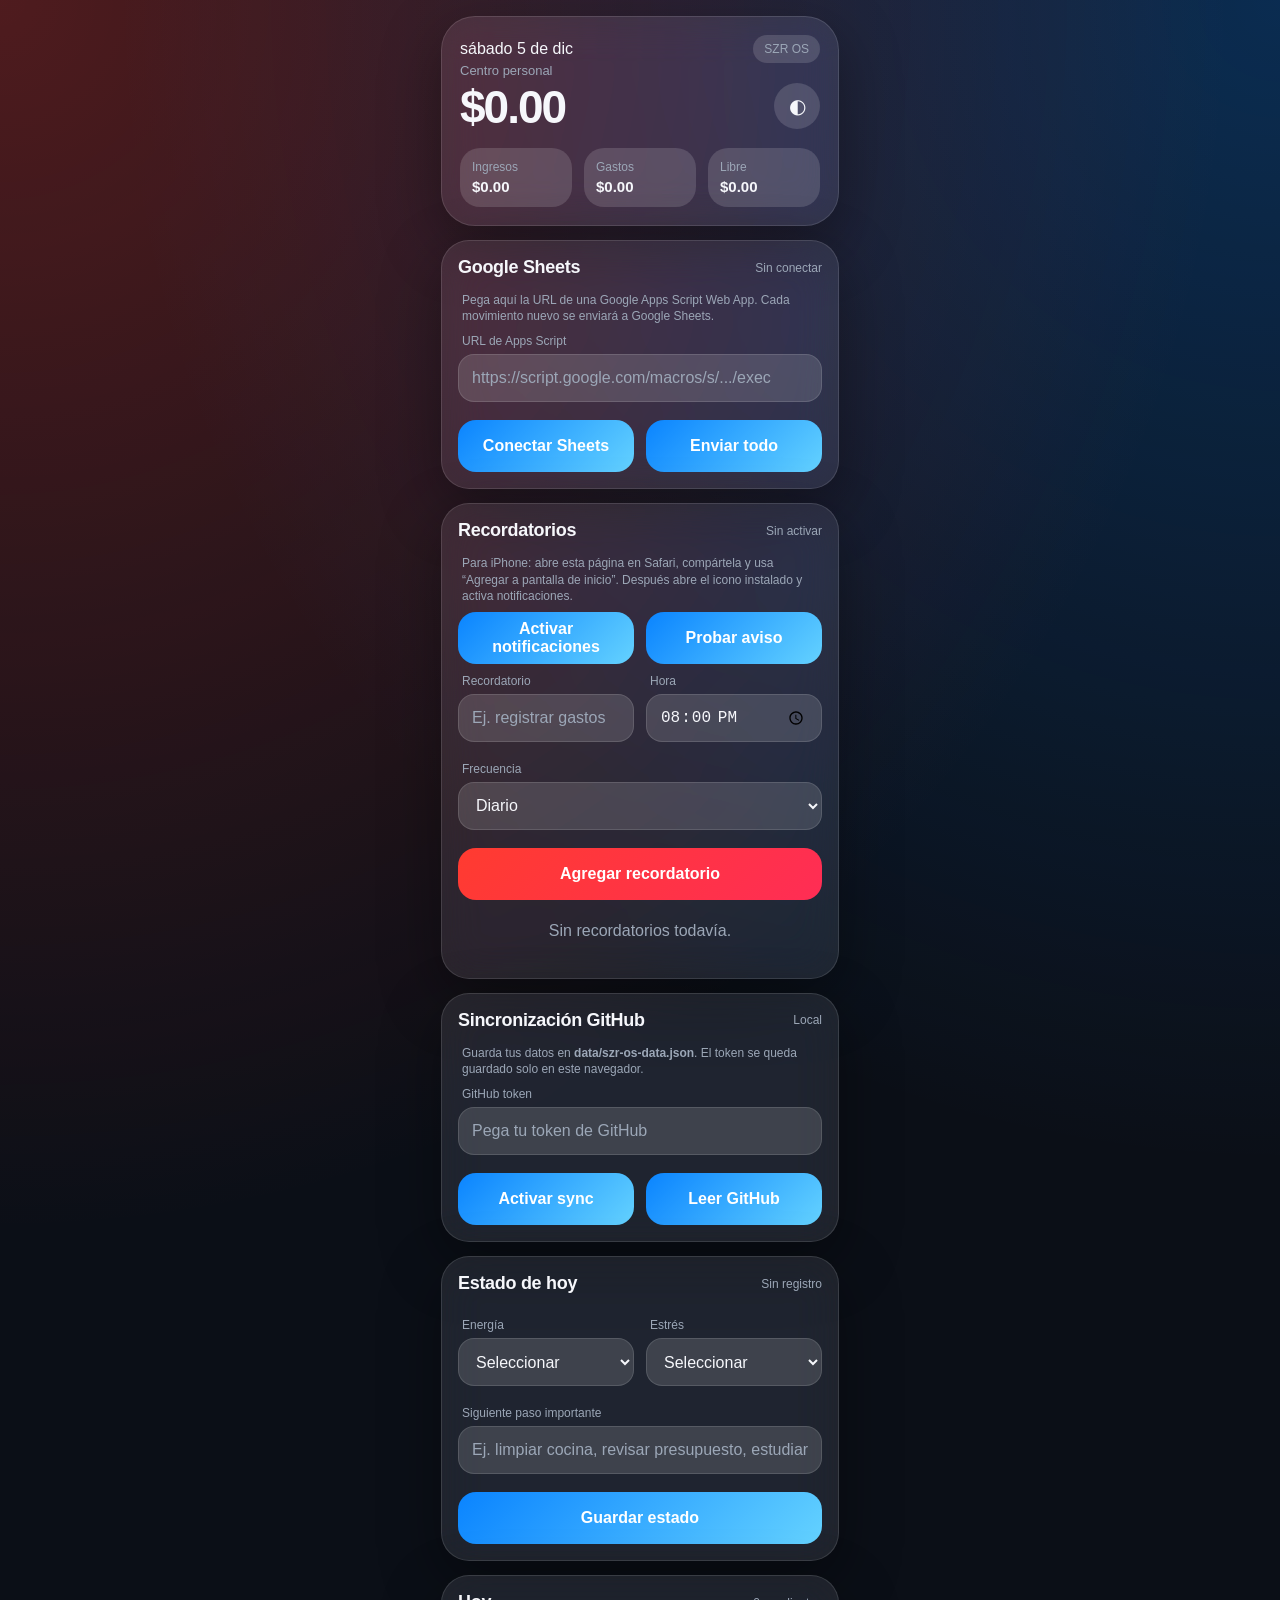
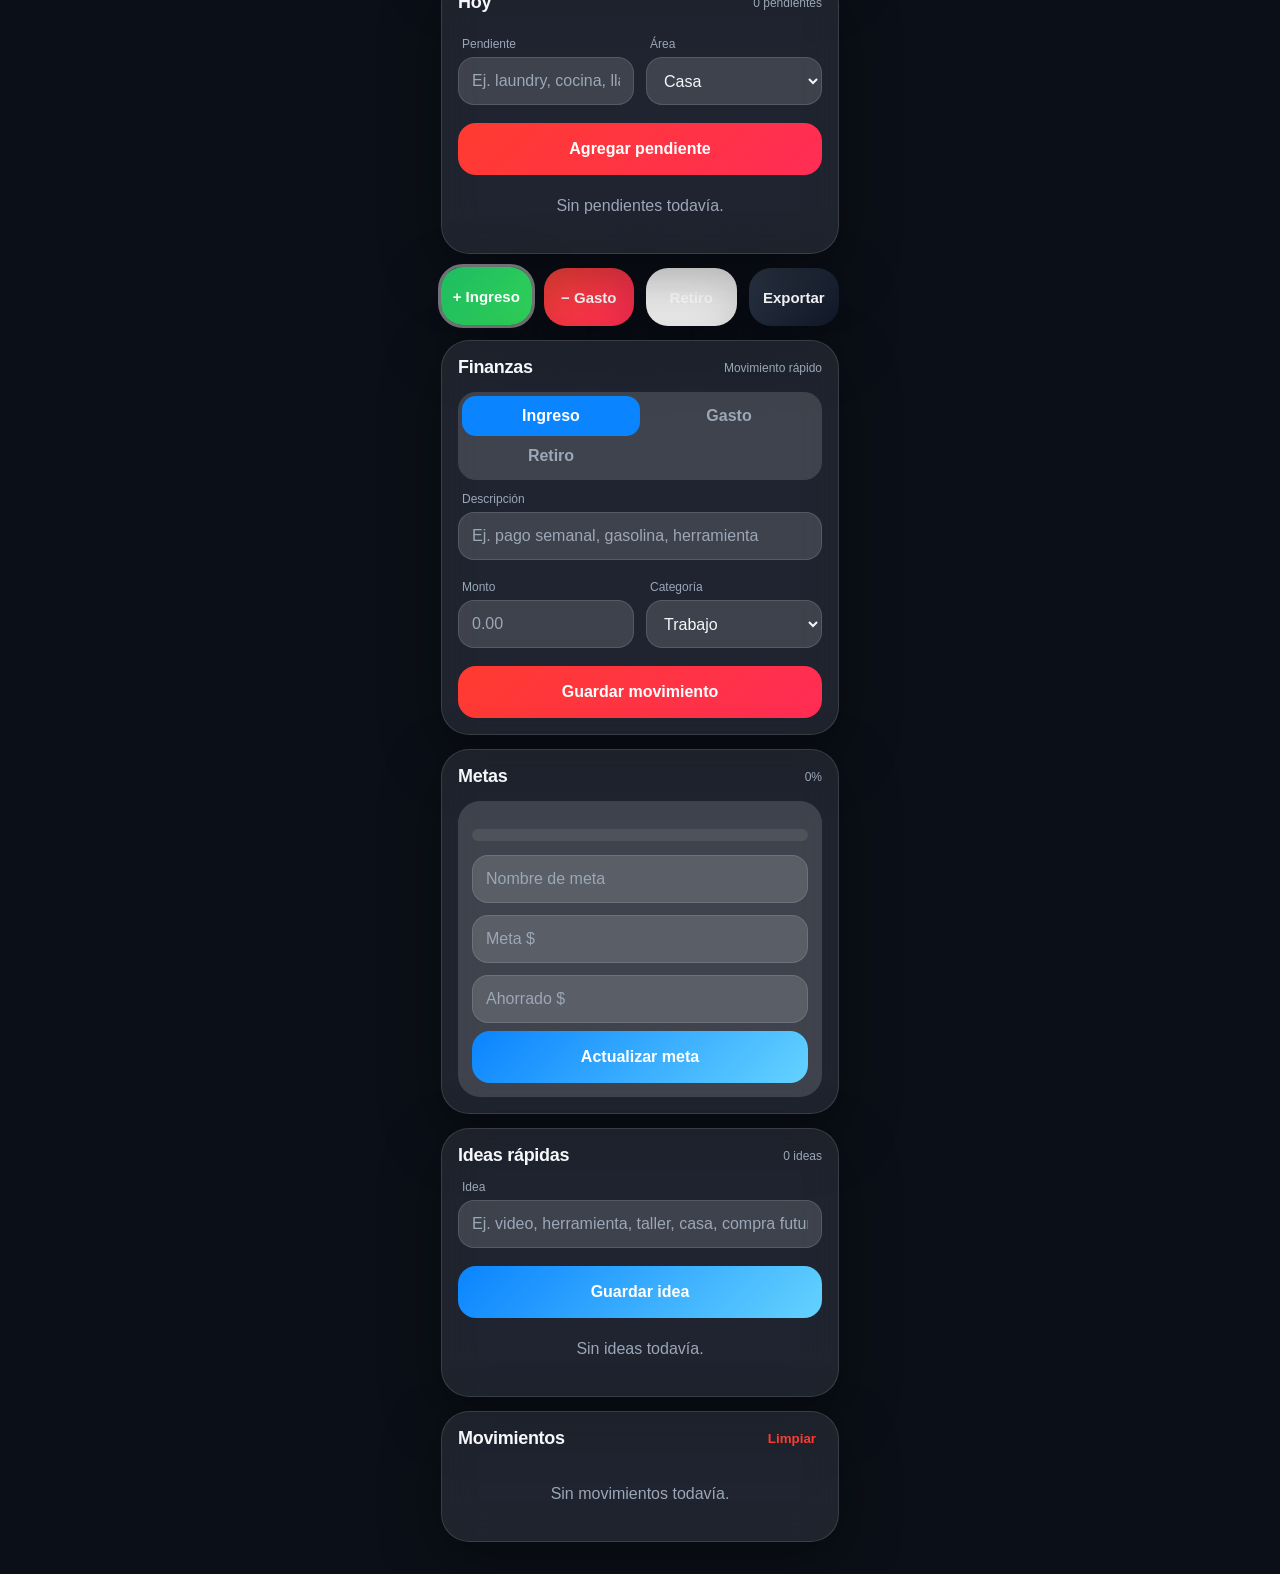
==== index.html @ 15b4badd "Add Google Sheets connection UI" ====
<!doctype html>
<html lang="es">
<head>
  <meta charset="UTF-8" />
  <meta name="viewport" content="width=device-width, initial-scale=1, viewport-fit=cover" />
  <meta name="theme-color" content="#0b0f17" />
  <meta name="apple-mobile-web-app-capable" content="yes" />
  <meta name="apple-mobile-web-app-status-bar-style" content="black-translucent" />
  <meta name="apple-mobile-web-app-title" content="SZR OS" />
  <title>SZR OS</title>
  <link rel="manifest" href="manifest.json?v=20260524-11" />
  <link rel="apple-touch-icon" href="icon.svg?v=20260524-11" />
  <link rel="stylesheet" href="styles.css?v=20260524-11" />
</head>
<body>
  <main class="phone-shell">
    <section class="hero-card glass">
      <div class="status-row"><span id="todayLabel">Hoy</span><span class="pill">SZR OS</span></div>
      <div class="hero-title"><div><p class="muted">Centro personal</p><h1 id="balanceAmount">$0.00</h1></div><button type="button" class="round-button" id="themeToggle" aria-label="Cambiar tema">◐</button></div>
      <div class="mini-grid"><div><span>Ingresos</span><strong id="incomeAmount">$0.00</strong></div><div><span>Gastos</span><strong id="expenseAmount">$0.00</strong></div><div><span>Libre</span><strong id="freeAmount">$0.00</strong></div></div>
    </section>

    <section class="panel glass">
      <div class="section-title"><h2>Google Sheets</h2><span id="sheetsStatus">Sin conectar</span></div>
      <p class="helper-text">Pega aquí la URL de una Google Apps Script Web App. Cada movimiento nuevo se enviará a Google Sheets.</p>
      <label class="field"><span>URL de Apps Script</span><input id="sheetsWebhookUrl" type="url" placeholder="https://script.google.com/macros/s/.../exec" /></label>
      <div class="two-col"><button type="button" id="saveSheetsConfig" class="secondary-button">Conectar Sheets</button><button type="button" id="syncSheetsNow" class="secondary-button">Enviar todo</button></div>
    </section>

    <section class="panel glass">
      <div class="section-title"><h2>Recordatorios</h2><span id="notificationStatus">Sin activar</span></div>
      <p class="helper-text">Para iPhone: abre esta página en Safari, compártela y usa “Agregar a pantalla de inicio”. Después abre el icono instalado y activa notificaciones.</p>
      <div class="two-col"><button type="button" id="enableNotifications" class="secondary-button">Activar notificaciones</button><button type="button" id="testNotification" class="secondary-button">Probar aviso</button></div>
      <form id="reminderForm"><div class="two-col"><label class="field"><span>Recordatorio</span><input id="reminderText" type="text" placeholder="Ej. registrar gastos" /></label><label class="field"><span>Hora</span><input id="reminderTime" type="time" value="20:00" /></label></div><label class="field"><span>Frecuencia</span><select id="reminderFrequency"><option value="daily">Diario</option><option value="weekdays">Lunes a viernes</option><option value="weekly">Semanal</option><option value="once">Una vez</option></select></label><button type="submit" class="primary-button">Agregar recordatorio</button></form>
      <div id="reminderList" class="transaction-list empty">Sin recordatorios todavía.</div>
    </section>

    <section class="panel glass">
      <div class="section-title"><h2>Sincronización GitHub</h2><span id="syncStatus">Local</span></div>
      <p class="helper-text">Guarda tus datos en <strong>data/szr-os-data.json</strong>. El token se queda guardado solo en este navegador.</p>
      <label class="field"><span>GitHub token</span><input id="githubToken" type="password" placeholder="Pega tu token de GitHub" autocomplete="off" /></label>
      <div class="two-col"><button type="button" id="saveGithubConfig" class="secondary-button">Activar sync</button><button type="button" id="pullGithubData" class="secondary-button">Leer GitHub</button></div>
    </section>

    <section class="panel glass"><div class="section-title"><h2>Estado de hoy</h2><span id="dailyStatusLabel">Sin registro</span></div><div class="two-col"><label class="field"><span>Energía</span><select id="energyLevel"><option value="">Seleccionar</option><option>Baja</option><option>Media</option><option>Alta</option></select></label><label class="field"><span>Estrés</span><select id="stressLevel"><option value="">Seleccionar</option><option>Bajo</option><option>Medio</option><option>Alto</option></select></label></div><label class="field"><span>Siguiente paso importante</span><input id="nextStep" type="text" placeholder="Ej. limpiar cocina, revisar presupuesto, estudiar I-CAR" /></label><button type="button" id="saveDailyStatus" class="secondary-button">Guardar estado</button></section>

    <section class="panel glass"><div class="section-title"><h2>Hoy</h2><span id="taskCountLabel">0 pendientes</span></div><form id="taskForm"><div class="two-col"><label class="field"><span>Pendiente</span><input id="taskText" type="text" placeholder="Ej. laundry, cocina, llamada, estudio" /></label><label class="field"><span>Área</span><select id="taskArea"><option>Casa</option><option>Trabajo</option><option>Personal</option><option>Estudio</option><option>Contenido</option><option>Otro</option></select></label></div><button type="submit" class="primary-button">Agregar pendiente</button></form><div id="taskList" class="transaction-list empty">Sin pendientes todavía.</div></section>

    <section class="quick-actions" aria-label="Acciones rápidas"><button type="button" data-type="income" class="action-card income active">+ Ingreso</button><button type="button" data-type="expense" class="action-card expense">− Gasto</button><button type="button" data-type="withdrawal" class="action-card withdrawal">Retiro</button><button type="button" id="exportBtn" class="action-card neutral">Exportar</button></section>

    <section class="panel glass" id="movementPanel"><div class="section-title"><h2>Finanzas</h2><span>Movimiento rápido</span></div><form id="transactionForm"><div class="segmented three-options"><input type="radio" name="type" id="typeIncome" value="income" checked /><label for="typeIncome">Ingreso</label><input type="radio" name="type" id="typeExpense" value="expense" /><label for="typeExpense">Gasto</label><input type="radio" name="type" id="typeWithdrawal" value="withdrawal" /><label for="typeWithdrawal">Retiro</label></div><label class="field"><span>Descripción</span><input id="description" type="text" placeholder="Ej. pago semanal, gasolina, herramienta" required /></label><div class="two-col"><label class="field"><span>Monto</span><input id="amount" type="number" inputmode="decimal" min="0" step="0.01" placeholder="0.00" required /></label><label class="field"><span>Categoría</span><select id="category"><option>Trabajo</option><option>Casa</option><option>Comida</option><option>Gasolina</option><option>Herramientas</option><option>Vehículo</option><option>Taller / Negocio</option><option>Viajes</option><option>Ahorro</option><option>Retiro de efectivo</option><option>Otro</option></select></label></div><label class="field" id="paymentMethodField"><span>Forma de pago</span><select id="paymentMethod"><option value="cash">Efectivo</option><option value="card">Tarjeta</option></select></label><button class="primary-button" type="submit">Guardar movimiento</button></form></section>

    <section class="panel glass"><div class="section-title"><h2>Metas</h2><span id="goalProgressLabel">0%</span></div><div class="goal-card"><div class="progress"><span id="goalBar"></span></div><div class="goal-inputs"><input id="goalName" placeholder="Nombre de meta" /><input id="goalTarget" type="number" inputmode="decimal" placeholder="Meta $" /><input id="goalSaved" type="number" inputmode="decimal" placeholder="Ahorrado $" /></div><button type="button" id="saveGoal" class="secondary-button">Actualizar meta</button></div></section>

    <section class="panel glass"><div class="section-title"><h2>Ideas rápidas</h2><span id="ideaCountLabel">0 ideas</span></div><form id="ideaForm"><label class="field"><span>Idea</span><input id="ideaText" type="text" placeholder="Ej. video, herramienta, taller, casa, compra futura" /></label><button type="submit" class="secondary-button">Guardar idea</button></form><div id="ideaList" class="transaction-list empty">Sin ideas todavía.</div></section>

    <section class="panel glass bottom-panel"><div class="section-title"><h2>Movimientos</h2><button type="button" id="clearBtn" class="text-button">Limpiar</button></div><div id="transactionList" class="transaction-list empty">Sin movimientos todavía.</div></section>
  </main>
  <script src="app.js?v=20260524-11"></script>
</body>
</html>
---- styles.css ----
:root {
  --bg: #0b0f17;
  --card: rgba(255,255,255,0.09);
  --card-strong: rgba(255,255,255,0.14);
  --text: #f6f7fb;
  --muted: #9ca7b7;
  --line: rgba(255,255,255,0.12);
  --accent: #ff3b30;
  --accent-2: #0a84ff;
  --green: #30d158;
  --yellow: #ffd60a;
  --shadow: 0 20px 60px rgba(0,0,0,0.35);
  font-family: -apple-system, BlinkMacSystemFont, "SF Pro Display", "Segoe UI", sans-serif;
}

body.light {
  --bg: #f2f4f8;
  --card: rgba(255,255,255,0.82);
  --card-strong: rgba(255,255,255,0.96);
  --text: #10131a;
  --muted: #667085;
  --line: rgba(16,19,26,0.12);
  --shadow: 0 18px 45px rgba(20,30,50,0.12);
}

* { box-sizing: border-box; -webkit-tap-highlight-color: transparent; }
html { background: var(--bg); }
body {
  margin: 0;
  min-height: 100vh;
  background:
    radial-gradient(circle at top left, rgba(255,59,48,0.28), transparent 36%),
    radial-gradient(circle at top right, rgba(10,132,255,0.25), transparent 34%),
    var(--bg);
  color: var(--text);
}

.phone-shell {
  width: min(100%, 430px);
  min-height: 100vh;
  margin: 0 auto;
  padding: calc(env(safe-area-inset-top) + 16px) 16px calc(env(safe-area-inset-bottom) + 24px);
}

.glass {
  background: var(--card);
  border: 1px solid var(--line);
  backdrop-filter: blur(22px) saturate(160%);
  -webkit-backdrop-filter: blur(22px) saturate(160%);
  box-shadow: var(--shadow);
}

.hero-card { border-radius: 34px; padding: 18px; }
.status-row, .hero-title, .section-title, .transaction-row, .goal-inputs, .two-col, .mini-grid, .quick-actions {
  display: flex;
  gap: 12px;
}
.status-row, .hero-title, .section-title, .transaction-row { align-items: center; justify-content: space-between; }
.pill {
  padding: 7px 11px;
  border-radius: 999px;
  background: var(--card-strong);
  font-size: 12px;
  color: var(--muted);
}
.muted, .goal-card p { color: var(--muted); margin: 0; font-size: 13px; }
h1 { font-size: 46px; letter-spacing: -2px; margin: 2px 0 14px; }
h2 { margin: 0; font-size: 18px; letter-spacing: -0.3px; }
.round-button {
  width: 46px; height: 46px; border-radius: 50%; border: 0;
  background: var(--card-strong); color: var(--text); font-size: 20px;
}
.mini-grid { justify-content: stretch; }
.mini-grid div {
  flex: 1; padding: 12px; border-radius: 20px; background: var(--card-strong);
}
.mini-grid span, .section-title span { display: block; color: var(--muted); font-size: 12px; }
.mini-grid strong { display: block; margin-top: 4px; font-size: 15px; }

.quick-actions { margin: 14px 0; }
.action-card {
  flex: 1; min-height: 58px; border: 0; border-radius: 22px; color: white;
  font-size: 15px; font-weight: 700; box-shadow: var(--shadow);
}
.action-card.active { outline: 3px solid rgba(255,255,255,0.42); transform: translateY(-1px); }
.income { background: linear-gradient(135deg, #1ebc61, #30d158); }
.expense { background: linear-gradient(135deg, #ff453a, #ff2d55); }
.neutral { background: linear-gradient(135deg, #2d3748, #111827); }

.panel { border-radius: 28px; padding: 16px; margin-top: 14px; }
.section-title { margin-bottom: 14px; }
.segmented {
  display: grid; grid-template-columns: 1fr 1fr; background: var(--card-strong);
  padding: 4px; border-radius: 18px; margin-bottom: 12px;
}
.segmented input { display: none; }
.segmented label { text-align: center; padding: 11px; border-radius: 14px; color: var(--muted); font-weight: 700; }
.segmented input:checked + label { background: var(--accent-2); color: white; }
.field { display: block; margin: 10px 0; }
.field span { display: block; color: var(--muted); font-size: 12px; margin: 0 0 6px 4px; }
input, select, textarea {
  width: 100%; min-height: 48px; border: 1px solid var(--line); border-radius: 16px;
  background: var(--card-strong); color: var(--text); padding: 0 13px; font-size: 16px;
  outline: none;
}
textarea {
  min-height: 140px;
  padding: 13px;
  resize: vertical;
  line-height: 1.4;
}
input:focus, select:focus, textarea:focus { border-color: var(--accent-2); box-shadow: 0 0 0 3px rgba(10,132,255,0.18); }
input::placeholder, textarea::placeholder { color: var(--muted); }
.two-col > * { flex: 1; }
.primary-button, .secondary-button {
  width: 100%; border: 0; border-radius: 18px; min-height: 52px; color: white;
  font-size: 16px; font-weight: 800; margin-top: 8px;
}
.primary-button { background: linear-gradient(135deg, var(--accent), #ff2d55); }
.secondary-button { background: linear-gradient(135deg, var(--accent-2), #64d2ff); }
.text-button { background: none; border: 0; color: var(--accent); font-weight: 700; }
.helper-text { color: var(--muted); font-size: 12px; line-height: 1.35; margin: 10px 4px 0; }
.goal-card { background: var(--card-strong); border-radius: 22px; padding: 14px; }
.progress { height: 12px; background: rgba(128,128,128,0.25); border-radius: 99px; margin: 14px 0; overflow: hidden; }
.progress span { display: block; height: 100%; width: 0%; background: linear-gradient(90deg, var(--green), var(--yellow)); border-radius: inherit; }
.goal-inputs { flex-direction: column; }
.transaction-list.empty { color: var(--muted); text-align: center; padding: 22px 0; }
.transaction-row { padding: 12px 0; border-bottom: 1px solid var(--line); }
.transaction-row:last-child { border-bottom: 0; }
.transaction-row small { color: var(--muted); display: block; margin-top: 3px; }
.amount-income { color: var(--green); font-weight: 800; }
.amount-expense { color: #ff453a; font-weight: 800; }
.bottom-panel { margin-bottom: 8px; }

@media (max-width: 390px) {
  .phone-shell { padding-left: 12px; padding-right: 12px; }
  h1 { font-size: 40px; }
  .two-col { flex-direction: column; gap: 0; }
}
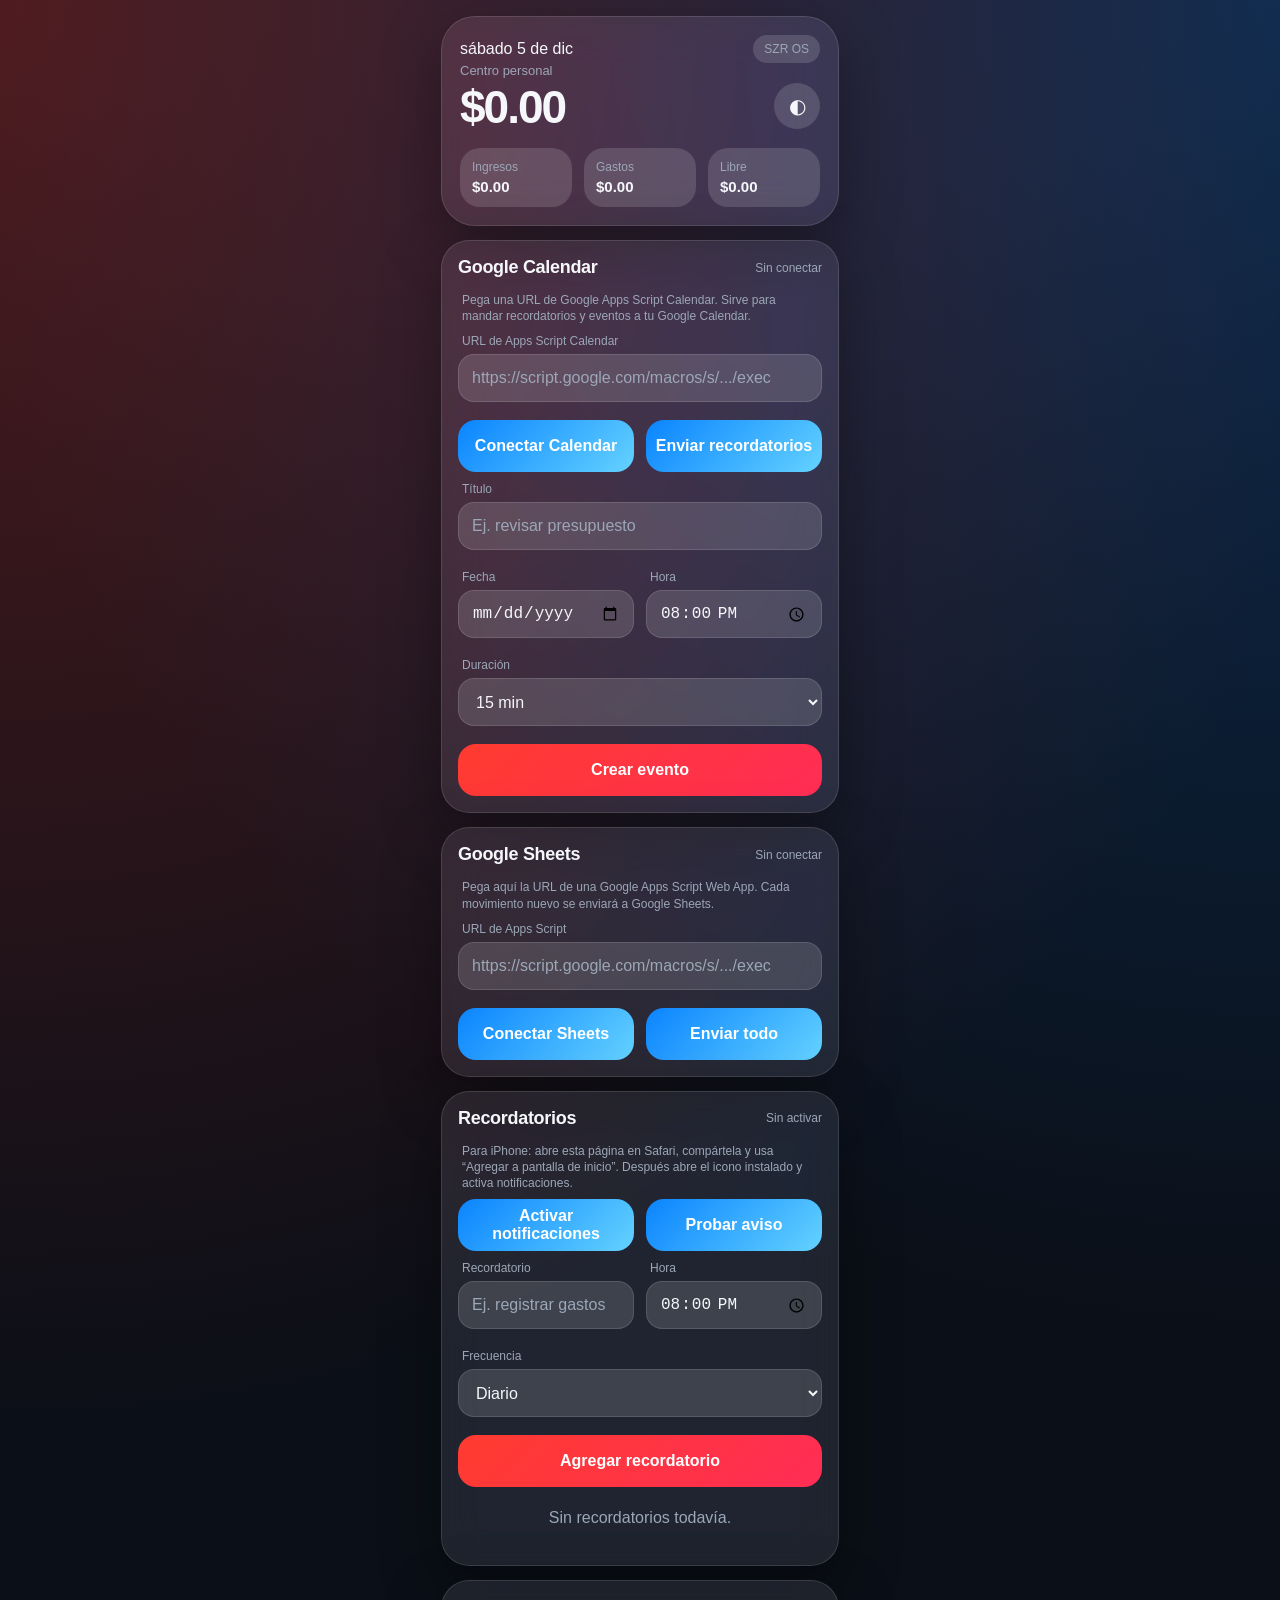
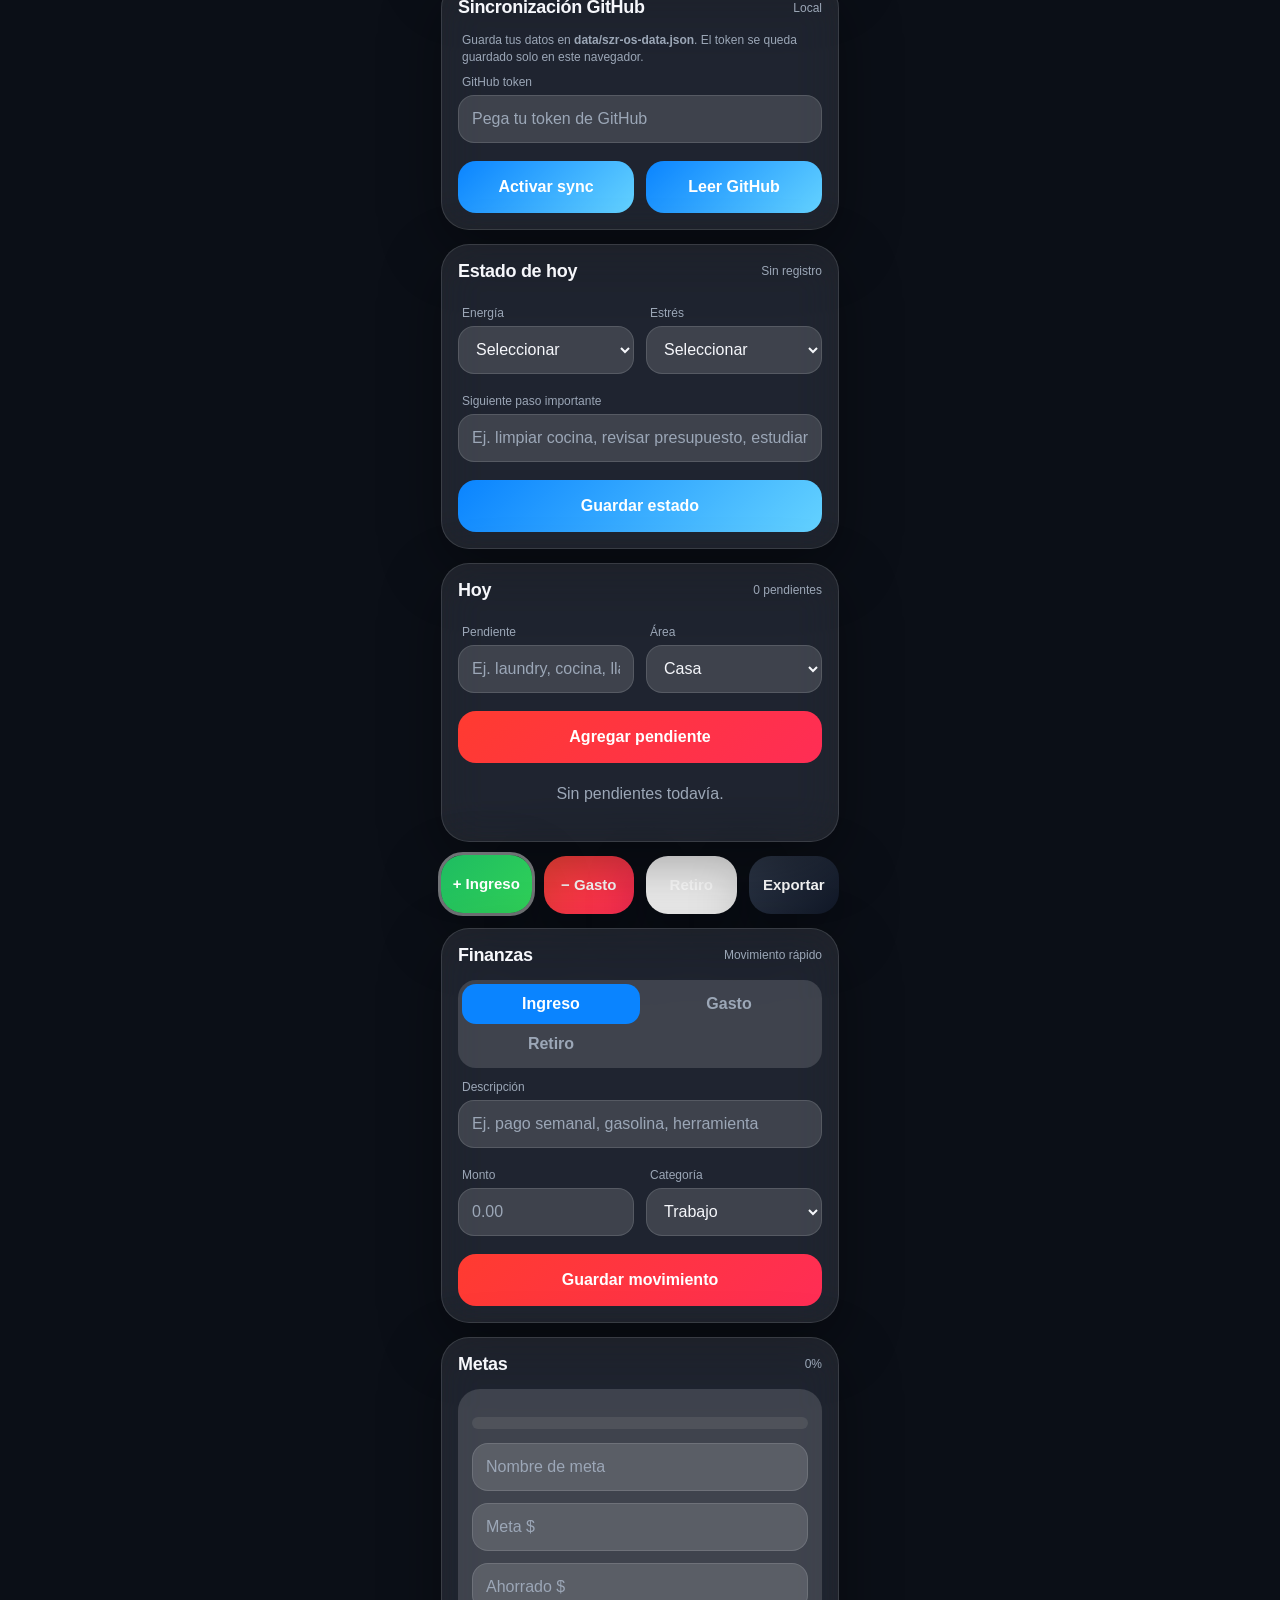
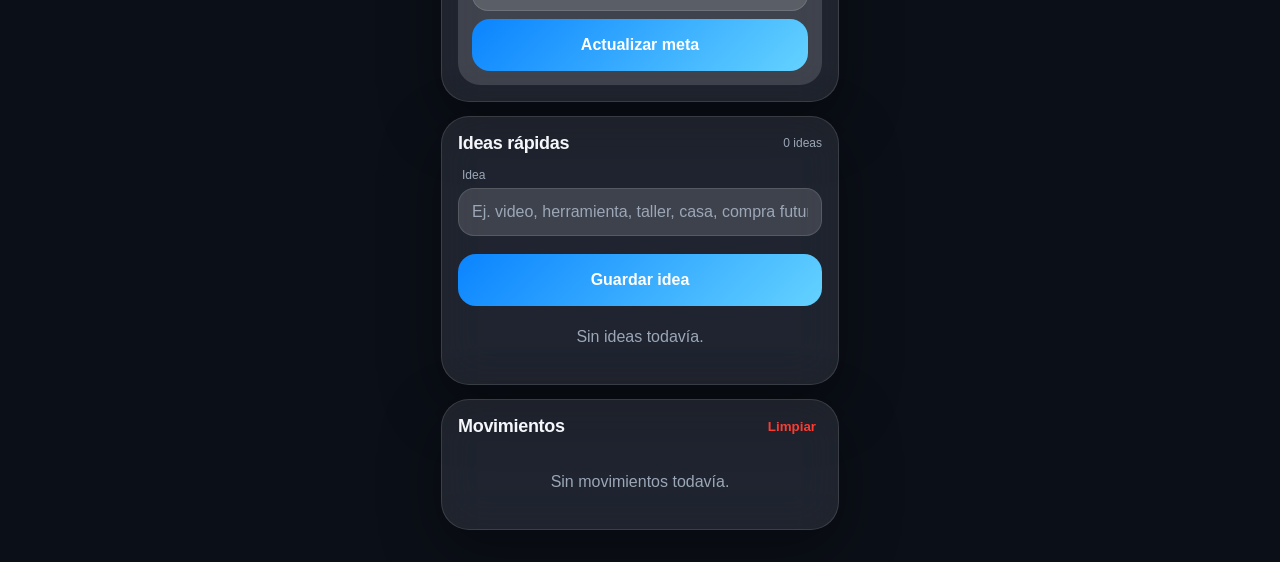
==== commit a6b8d7ec: "Add Google Calendar connection UI" ====
--- a/index.html
+++ b/index.html
@@ -8,9 +8,9 @@
   <meta name="apple-mobile-web-app-status-bar-style" content="black-translucent" />
   <meta name="apple-mobile-web-app-title" content="SZR OS" />
   <title>SZR OS</title>
-  <link rel="manifest" href="manifest.json?v=20260524-11" />
-  <link rel="apple-touch-icon" href="icon.svg?v=20260524-11" />
-  <link rel="stylesheet" href="styles.css?v=20260524-11" />
+  <link rel="manifest" href="manifest.json?v=20260524-12" />
+  <link rel="apple-touch-icon" href="icon.svg?v=20260524-12" />
+  <link rel="stylesheet" href="styles.css?v=20260524-12" />
 </head>
 <body>
   <main class="phone-shell">
@@ -18,6 +18,14 @@
       <div class="status-row"><span id="todayLabel">Hoy</span><span class="pill">SZR OS</span></div>
       <div class="hero-title"><div><p class="muted">Centro personal</p><h1 id="balanceAmount">$0.00</h1></div><button type="button" class="round-button" id="themeToggle" aria-label="Cambiar tema">◐</button></div>
       <div class="mini-grid"><div><span>Ingresos</span><strong id="incomeAmount">$0.00</strong></div><div><span>Gastos</span><strong id="expenseAmount">$0.00</strong></div><div><span>Libre</span><strong id="freeAmount">$0.00</strong></div></div>
+    </section>
+
+    <section class="panel glass">
+      <div class="section-title"><h2>Google Calendar</h2><span id="calendarStatus">Sin conectar</span></div>
+      <p class="helper-text">Pega una URL de Google Apps Script Calendar. Sirve para mandar recordatorios y eventos a tu Google Calendar.</p>
+      <label class="field"><span>URL de Apps Script Calendar</span><input id="calendarWebhookUrl" type="url" placeholder="https://script.google.com/macros/s/.../exec" /></label>
+      <div class="two-col"><button type="button" id="saveCalendarConfig" class="secondary-button">Conectar Calendar</button><button type="button" id="sendRemindersToCalendar" class="secondary-button">Enviar recordatorios</button></div>
+      <form id="calendarEventForm"><label class="field"><span>Título</span><input id="calendarTitle" type="text" placeholder="Ej. revisar presupuesto" /></label><div class="two-col"><label class="field"><span>Fecha</span><input id="calendarDate" type="date" /></label><label class="field"><span>Hora</span><input id="calendarTime" type="time" value="20:00" /></label></div><label class="field"><span>Duración</span><select id="calendarDuration"><option value="15">15 min</option><option value="30">30 min</option><option value="60">1 hora</option></select></label><button type="submit" class="primary-button">Crear evento</button></form>
     </section>
 
     <section class="panel glass">
@@ -35,27 +43,15 @@
       <div id="reminderList" class="transaction-list empty">Sin recordatorios todavía.</div>
     </section>
 
-    <section class="panel glass">
-      <div class="section-title"><h2>Sincronización GitHub</h2><span id="syncStatus">Local</span></div>
-      <p class="helper-text">Guarda tus datos en <strong>data/szr-os-data.json</strong>. El token se queda guardado solo en este navegador.</p>
-      <label class="field"><span>GitHub token</span><input id="githubToken" type="password" placeholder="Pega tu token de GitHub" autocomplete="off" /></label>
-      <div class="two-col"><button type="button" id="saveGithubConfig" class="secondary-button">Activar sync</button><button type="button" id="pullGithubData" class="secondary-button">Leer GitHub</button></div>
-    </section>
-
+    <section class="panel glass"><div class="section-title"><h2>Sincronización GitHub</h2><span id="syncStatus">Local</span></div><p class="helper-text">Guarda tus datos en <strong>data/szr-os-data.json</strong>. El token se queda guardado solo en este navegador.</p><label class="field"><span>GitHub token</span><input id="githubToken" type="password" placeholder="Pega tu token de GitHub" autocomplete="off" /></label><div class="two-col"><button type="button" id="saveGithubConfig" class="secondary-button">Activar sync</button><button type="button" id="pullGithubData" class="secondary-button">Leer GitHub</button></div></section>
     <section class="panel glass"><div class="section-title"><h2>Estado de hoy</h2><span id="dailyStatusLabel">Sin registro</span></div><div class="two-col"><label class="field"><span>Energía</span><select id="energyLevel"><option value="">Seleccionar</option><option>Baja</option><option>Media</option><option>Alta</option></select></label><label class="field"><span>Estrés</span><select id="stressLevel"><option value="">Seleccionar</option><option>Bajo</option><option>Medio</option><option>Alto</option></select></label></div><label class="field"><span>Siguiente paso importante</span><input id="nextStep" type="text" placeholder="Ej. limpiar cocina, revisar presupuesto, estudiar I-CAR" /></label><button type="button" id="saveDailyStatus" class="secondary-button">Guardar estado</button></section>
-
     <section class="panel glass"><div class="section-title"><h2>Hoy</h2><span id="taskCountLabel">0 pendientes</span></div><form id="taskForm"><div class="two-col"><label class="field"><span>Pendiente</span><input id="taskText" type="text" placeholder="Ej. laundry, cocina, llamada, estudio" /></label><label class="field"><span>Área</span><select id="taskArea"><option>Casa</option><option>Trabajo</option><option>Personal</option><option>Estudio</option><option>Contenido</option><option>Otro</option></select></label></div><button type="submit" class="primary-button">Agregar pendiente</button></form><div id="taskList" class="transaction-list empty">Sin pendientes todavía.</div></section>
-
     <section class="quick-actions" aria-label="Acciones rápidas"><button type="button" data-type="income" class="action-card income active">+ Ingreso</button><button type="button" data-type="expense" class="action-card expense">− Gasto</button><button type="button" data-type="withdrawal" class="action-card withdrawal">Retiro</button><button type="button" id="exportBtn" class="action-card neutral">Exportar</button></section>
-
     <section class="panel glass" id="movementPanel"><div class="section-title"><h2>Finanzas</h2><span>Movimiento rápido</span></div><form id="transactionForm"><div class="segmented three-options"><input type="radio" name="type" id="typeIncome" value="income" checked /><label for="typeIncome">Ingreso</label><input type="radio" name="type" id="typeExpense" value="expense" /><label for="typeExpense">Gasto</label><input type="radio" name="type" id="typeWithdrawal" value="withdrawal" /><label for="typeWithdrawal">Retiro</label></div><label class="field"><span>Descripción</span><input id="description" type="text" placeholder="Ej. pago semanal, gasolina, herramienta" required /></label><div class="two-col"><label class="field"><span>Monto</span><input id="amount" type="number" inputmode="decimal" min="0" step="0.01" placeholder="0.00" required /></label><label class="field"><span>Categoría</span><select id="category"><option>Trabajo</option><option>Casa</option><option>Comida</option><option>Gasolina</option><option>Herramientas</option><option>Vehículo</option><option>Taller / Negocio</option><option>Viajes</option><option>Ahorro</option><option>Retiro de efectivo</option><option>Otro</option></select></label></div><label class="field" id="paymentMethodField"><span>Forma de pago</span><select id="paymentMethod"><option value="cash">Efectivo</option><option value="card">Tarjeta</option></select></label><button class="primary-button" type="submit">Guardar movimiento</button></form></section>
-
     <section class="panel glass"><div class="section-title"><h2>Metas</h2><span id="goalProgressLabel">0%</span></div><div class="goal-card"><div class="progress"><span id="goalBar"></span></div><div class="goal-inputs"><input id="goalName" placeholder="Nombre de meta" /><input id="goalTarget" type="number" inputmode="decimal" placeholder="Meta $" /><input id="goalSaved" type="number" inputmode="decimal" placeholder="Ahorrado $" /></div><button type="button" id="saveGoal" class="secondary-button">Actualizar meta</button></div></section>
-
     <section class="panel glass"><div class="section-title"><h2>Ideas rápidas</h2><span id="ideaCountLabel">0 ideas</span></div><form id="ideaForm"><label class="field"><span>Idea</span><input id="ideaText" type="text" placeholder="Ej. video, herramienta, taller, casa, compra futura" /></label><button type="submit" class="secondary-button">Guardar idea</button></form><div id="ideaList" class="transaction-list empty">Sin ideas todavía.</div></section>
-
     <section class="panel glass bottom-panel"><div class="section-title"><h2>Movimientos</h2><button type="button" id="clearBtn" class="text-button">Limpiar</button></div><div id="transactionList" class="transaction-list empty">Sin movimientos todavía.</div></section>
   </main>
-  <script src="app.js?v=20260524-11"></script>
+  <script src="app.js?v=20260524-12"></script>
 </body>
 </html>
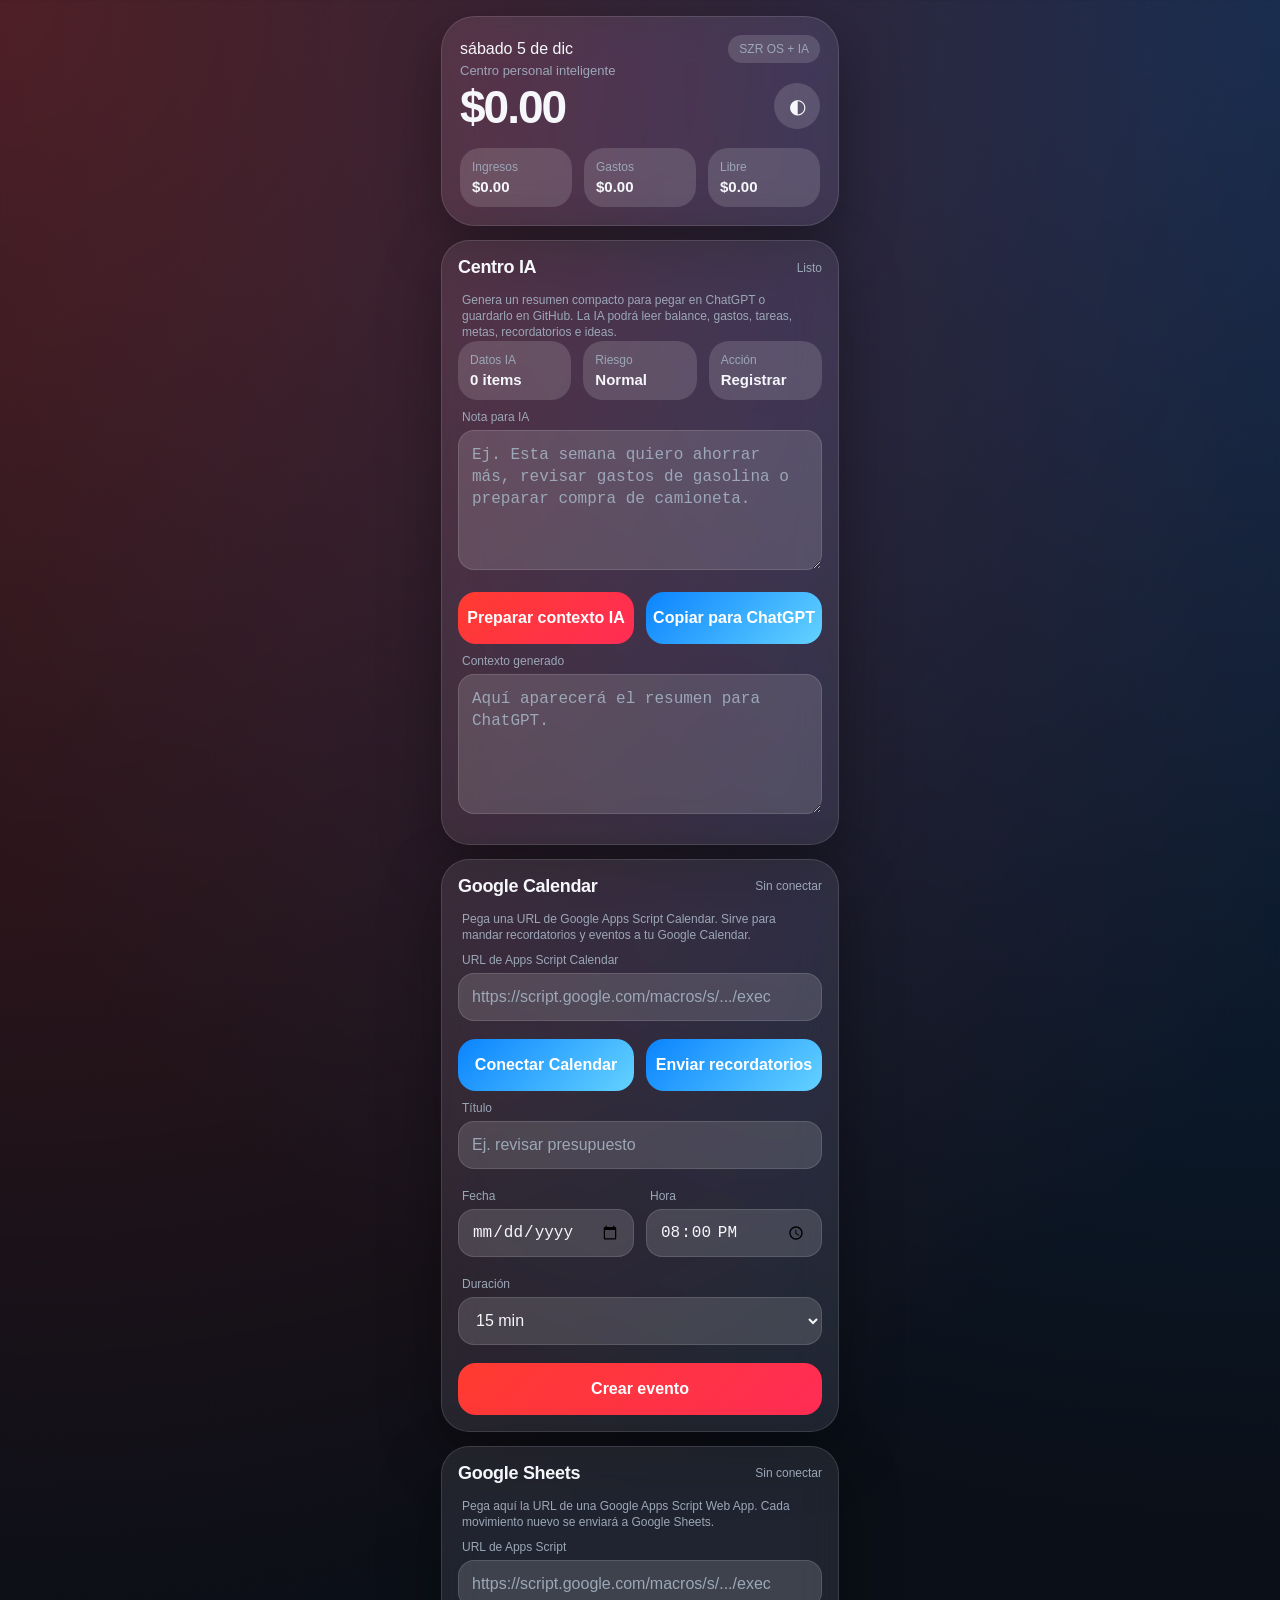
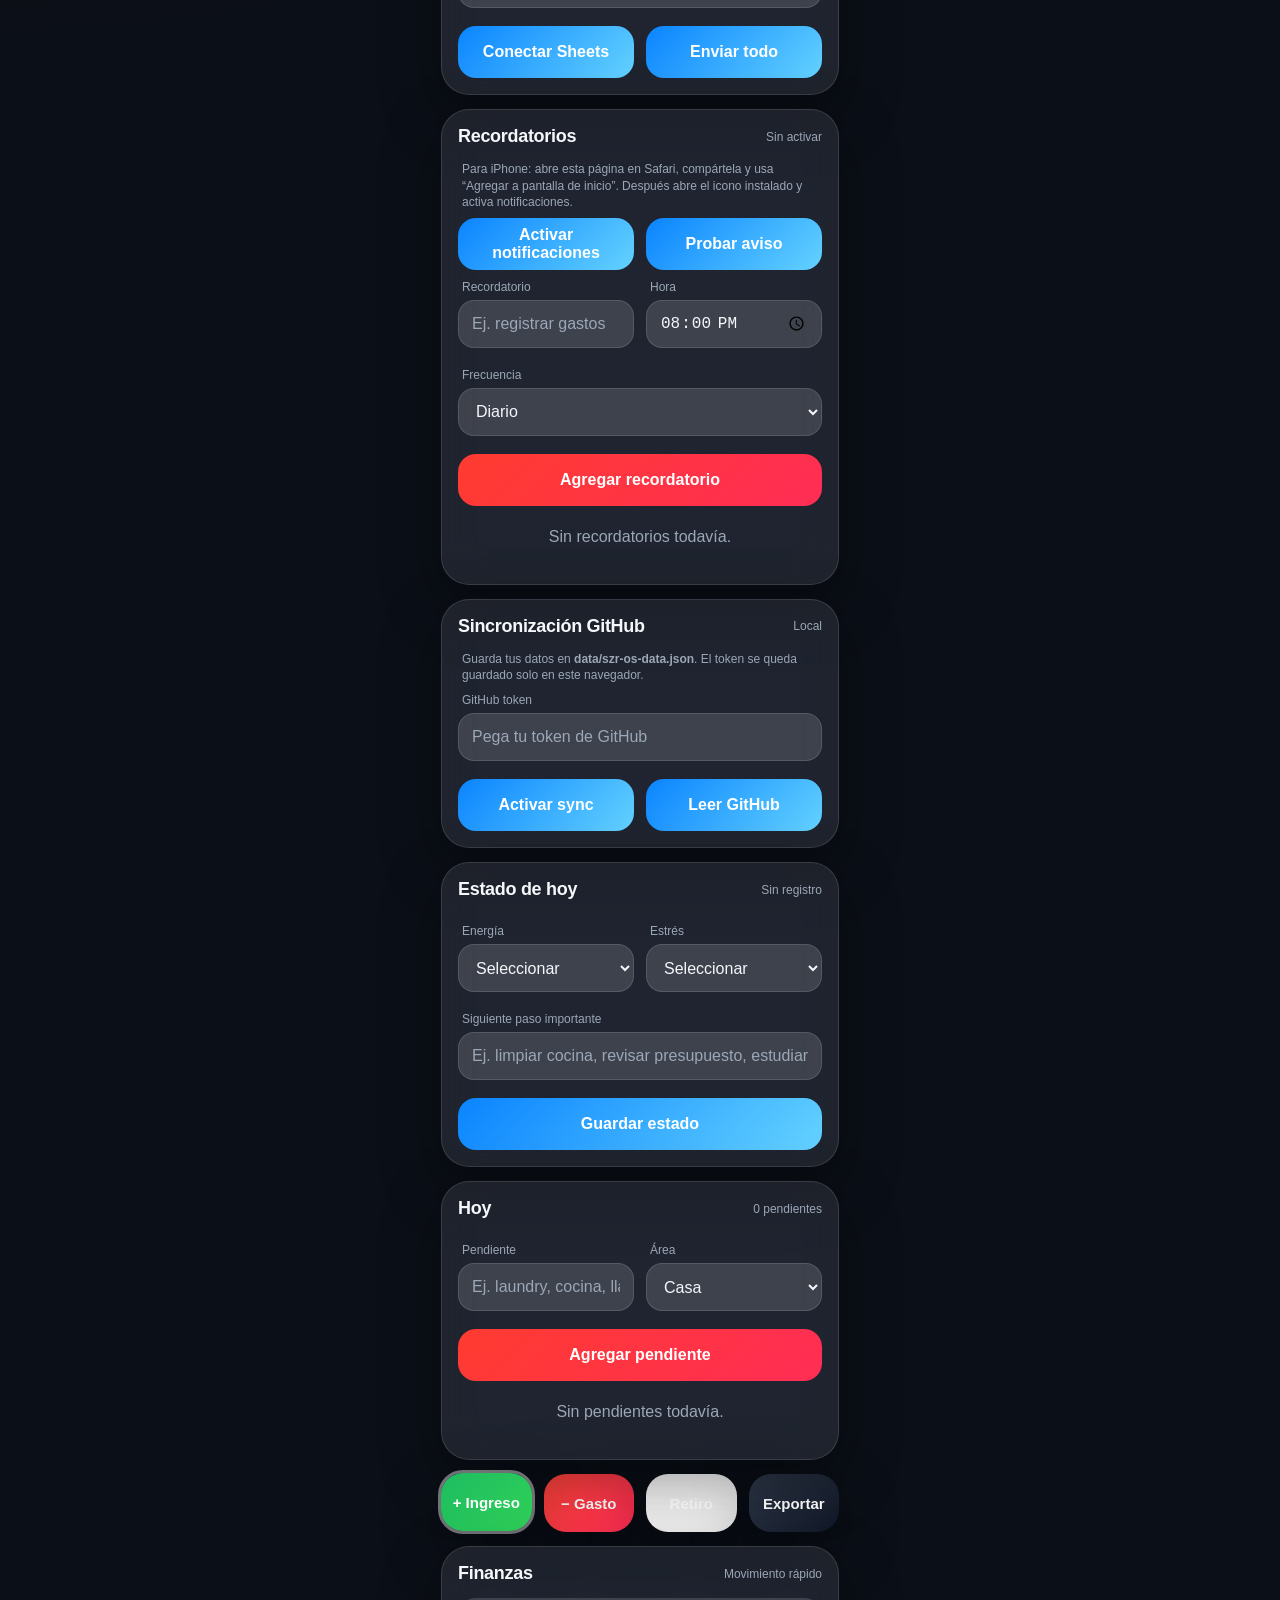
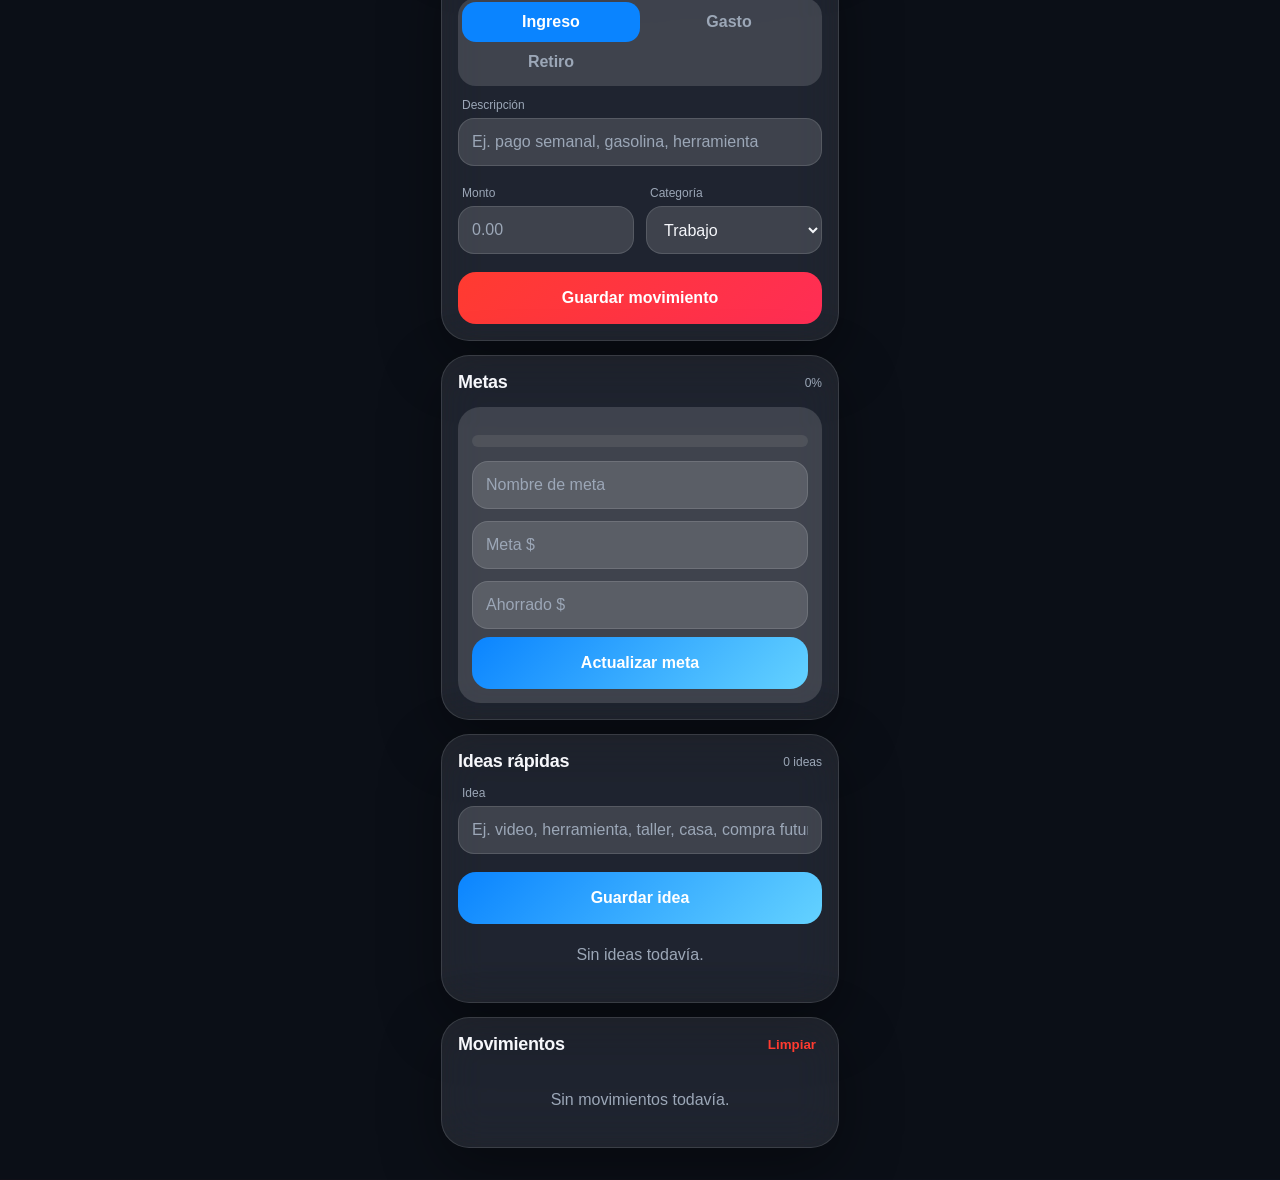
==== commit 18d4800d: "Add AI-friendly interface" ====
--- a/index.html
+++ b/index.html
@@ -8,41 +8,30 @@
   <meta name="apple-mobile-web-app-status-bar-style" content="black-translucent" />
   <meta name="apple-mobile-web-app-title" content="SZR OS" />
   <title>SZR OS</title>
-  <link rel="manifest" href="manifest.json?v=20260524-12" />
-  <link rel="apple-touch-icon" href="icon.svg?v=20260524-12" />
-  <link rel="stylesheet" href="styles.css?v=20260524-12" />
+  <link rel="manifest" href="manifest.json?v=20260524-13" />
+  <link rel="apple-touch-icon" href="icon.svg?v=20260524-13" />
+  <link rel="stylesheet" href="styles.css?v=20260524-13" />
 </head>
 <body>
   <main class="phone-shell">
     <section class="hero-card glass">
-      <div class="status-row"><span id="todayLabel">Hoy</span><span class="pill">SZR OS</span></div>
-      <div class="hero-title"><div><p class="muted">Centro personal</p><h1 id="balanceAmount">$0.00</h1></div><button type="button" class="round-button" id="themeToggle" aria-label="Cambiar tema">◐</button></div>
+      <div class="status-row"><span id="todayLabel">Hoy</span><span class="pill">SZR OS + IA</span></div>
+      <div class="hero-title"><div><p class="muted">Centro personal inteligente</p><h1 id="balanceAmount">$0.00</h1></div><button type="button" class="round-button" id="themeToggle" aria-label="Cambiar tema">◐</button></div>
       <div class="mini-grid"><div><span>Ingresos</span><strong id="incomeAmount">$0.00</strong></div><div><span>Gastos</span><strong id="expenseAmount">$0.00</strong></div><div><span>Libre</span><strong id="freeAmount">$0.00</strong></div></div>
     </section>
 
-    <section class="panel glass">
-      <div class="section-title"><h2>Google Calendar</h2><span id="calendarStatus">Sin conectar</span></div>
-      <p class="helper-text">Pega una URL de Google Apps Script Calendar. Sirve para mandar recordatorios y eventos a tu Google Calendar.</p>
-      <label class="field"><span>URL de Apps Script Calendar</span><input id="calendarWebhookUrl" type="url" placeholder="https://script.google.com/macros/s/.../exec" /></label>
-      <div class="two-col"><button type="button" id="saveCalendarConfig" class="secondary-button">Conectar Calendar</button><button type="button" id="sendRemindersToCalendar" class="secondary-button">Enviar recordatorios</button></div>
-      <form id="calendarEventForm"><label class="field"><span>Título</span><input id="calendarTitle" type="text" placeholder="Ej. revisar presupuesto" /></label><div class="two-col"><label class="field"><span>Fecha</span><input id="calendarDate" type="date" /></label><label class="field"><span>Hora</span><input id="calendarTime" type="time" value="20:00" /></label></div><label class="field"><span>Duración</span><select id="calendarDuration"><option value="15">15 min</option><option value="30">30 min</option><option value="60">1 hora</option></select></label><button type="submit" class="primary-button">Crear evento</button></form>
+    <section class="panel glass ai-panel">
+      <div class="section-title"><h2>Centro IA</h2><span id="aiStatus">Listo</span></div>
+      <p class="helper-text">Genera un resumen compacto para pegar en ChatGPT o guardarlo en GitHub. La IA podrá leer balance, gastos, tareas, metas, recordatorios e ideas.</p>
+      <div class="mini-grid"><div><span>Datos IA</span><strong id="aiDataCount">0 items</strong></div><div><span>Riesgo</span><strong id="aiRiskLabel">Normal</strong></div><div><span>Acción</span><strong id="aiNextAction">Registrar</strong></div></div>
+      <label class="field"><span>Nota para IA</span><textarea id="aiNote" placeholder="Ej. Esta semana quiero ahorrar más, revisar gastos de gasolina o preparar compra de camioneta."></textarea></label>
+      <div class="two-col"><button type="button" id="generateAiContext" class="primary-button">Preparar contexto IA</button><button type="button" id="copyAiContext" class="secondary-button">Copiar para ChatGPT</button></div>
+      <label class="field"><span>Contexto generado</span><textarea id="aiContextOutput" readonly placeholder="Aquí aparecerá el resumen para ChatGPT."></textarea></label>
     </section>
 
-    <section class="panel glass">
-      <div class="section-title"><h2>Google Sheets</h2><span id="sheetsStatus">Sin conectar</span></div>
-      <p class="helper-text">Pega aquí la URL de una Google Apps Script Web App. Cada movimiento nuevo se enviará a Google Sheets.</p>
-      <label class="field"><span>URL de Apps Script</span><input id="sheetsWebhookUrl" type="url" placeholder="https://script.google.com/macros/s/.../exec" /></label>
-      <div class="two-col"><button type="button" id="saveSheetsConfig" class="secondary-button">Conectar Sheets</button><button type="button" id="syncSheetsNow" class="secondary-button">Enviar todo</button></div>
-    </section>
-
-    <section class="panel glass">
-      <div class="section-title"><h2>Recordatorios</h2><span id="notificationStatus">Sin activar</span></div>
-      <p class="helper-text">Para iPhone: abre esta página en Safari, compártela y usa “Agregar a pantalla de inicio”. Después abre el icono instalado y activa notificaciones.</p>
-      <div class="two-col"><button type="button" id="enableNotifications" class="secondary-button">Activar notificaciones</button><button type="button" id="testNotification" class="secondary-button">Probar aviso</button></div>
-      <form id="reminderForm"><div class="two-col"><label class="field"><span>Recordatorio</span><input id="reminderText" type="text" placeholder="Ej. registrar gastos" /></label><label class="field"><span>Hora</span><input id="reminderTime" type="time" value="20:00" /></label></div><label class="field"><span>Frecuencia</span><select id="reminderFrequency"><option value="daily">Diario</option><option value="weekdays">Lunes a viernes</option><option value="weekly">Semanal</option><option value="once">Una vez</option></select></label><button type="submit" class="primary-button">Agregar recordatorio</button></form>
-      <div id="reminderList" class="transaction-list empty">Sin recordatorios todavía.</div>
-    </section>
-
+    <section class="panel glass"><div class="section-title"><h2>Google Calendar</h2><span id="calendarStatus">Sin conectar</span></div><p class="helper-text">Pega una URL de Google Apps Script Calendar. Sirve para mandar recordatorios y eventos a tu Google Calendar.</p><label class="field"><span>URL de Apps Script Calendar</span><input id="calendarWebhookUrl" type="url" placeholder="https://script.google.com/macros/s/.../exec" /></label><div class="two-col"><button type="button" id="saveCalendarConfig" class="secondary-button">Conectar Calendar</button><button type="button" id="sendRemindersToCalendar" class="secondary-button">Enviar recordatorios</button></div><form id="calendarEventForm"><label class="field"><span>Título</span><input id="calendarTitle" type="text" placeholder="Ej. revisar presupuesto" /></label><div class="two-col"><label class="field"><span>Fecha</span><input id="calendarDate" type="date" /></label><label class="field"><span>Hora</span><input id="calendarTime" type="time" value="20:00" /></label></div><label class="field"><span>Duración</span><select id="calendarDuration"><option value="15">15 min</option><option value="30">30 min</option><option value="60">1 hora</option></select></label><button type="submit" class="primary-button">Crear evento</button></form></section>
+    <section class="panel glass"><div class="section-title"><h2>Google Sheets</h2><span id="sheetsStatus">Sin conectar</span></div><p class="helper-text">Pega aquí la URL de una Google Apps Script Web App. Cada movimiento nuevo se enviará a Google Sheets.</p><label class="field"><span>URL de Apps Script</span><input id="sheetsWebhookUrl" type="url" placeholder="https://script.google.com/macros/s/.../exec" /></label><div class="two-col"><button type="button" id="saveSheetsConfig" class="secondary-button">Conectar Sheets</button><button type="button" id="syncSheetsNow" class="secondary-button">Enviar todo</button></div></section>
+    <section class="panel glass"><div class="section-title"><h2>Recordatorios</h2><span id="notificationStatus">Sin activar</span></div><p class="helper-text">Para iPhone: abre esta página en Safari, compártela y usa “Agregar a pantalla de inicio”. Después abre el icono instalado y activa notificaciones.</p><div class="two-col"><button type="button" id="enableNotifications" class="secondary-button">Activar notificaciones</button><button type="button" id="testNotification" class="secondary-button">Probar aviso</button></div><form id="reminderForm"><div class="two-col"><label class="field"><span>Recordatorio</span><input id="reminderText" type="text" placeholder="Ej. registrar gastos" /></label><label class="field"><span>Hora</span><input id="reminderTime" type="time" value="20:00" /></label></div><label class="field"><span>Frecuencia</span><select id="reminderFrequency"><option value="daily">Diario</option><option value="weekdays">Lunes a viernes</option><option value="weekly">Semanal</option><option value="once">Una vez</option></select></label><button type="submit" class="primary-button">Agregar recordatorio</button></form><div id="reminderList" class="transaction-list empty">Sin recordatorios todavía.</div></section>
     <section class="panel glass"><div class="section-title"><h2>Sincronización GitHub</h2><span id="syncStatus">Local</span></div><p class="helper-text">Guarda tus datos en <strong>data/szr-os-data.json</strong>. El token se queda guardado solo en este navegador.</p><label class="field"><span>GitHub token</span><input id="githubToken" type="password" placeholder="Pega tu token de GitHub" autocomplete="off" /></label><div class="two-col"><button type="button" id="saveGithubConfig" class="secondary-button">Activar sync</button><button type="button" id="pullGithubData" class="secondary-button">Leer GitHub</button></div></section>
     <section class="panel glass"><div class="section-title"><h2>Estado de hoy</h2><span id="dailyStatusLabel">Sin registro</span></div><div class="two-col"><label class="field"><span>Energía</span><select id="energyLevel"><option value="">Seleccionar</option><option>Baja</option><option>Media</option><option>Alta</option></select></label><label class="field"><span>Estrés</span><select id="stressLevel"><option value="">Seleccionar</option><option>Bajo</option><option>Medio</option><option>Alto</option></select></label></div><label class="field"><span>Siguiente paso importante</span><input id="nextStep" type="text" placeholder="Ej. limpiar cocina, revisar presupuesto, estudiar I-CAR" /></label><button type="button" id="saveDailyStatus" class="secondary-button">Guardar estado</button></section>
     <section class="panel glass"><div class="section-title"><h2>Hoy</h2><span id="taskCountLabel">0 pendientes</span></div><form id="taskForm"><div class="two-col"><label class="field"><span>Pendiente</span><input id="taskText" type="text" placeholder="Ej. laundry, cocina, llamada, estudio" /></label><label class="field"><span>Área</span><select id="taskArea"><option>Casa</option><option>Trabajo</option><option>Personal</option><option>Estudio</option><option>Contenido</option><option>Otro</option></select></label></div><button type="submit" class="primary-button">Agregar pendiente</button></form><div id="taskList" class="transaction-list empty">Sin pendientes todavía.</div></section>
@@ -52,6 +41,6 @@
     <section class="panel glass"><div class="section-title"><h2>Ideas rápidas</h2><span id="ideaCountLabel">0 ideas</span></div><form id="ideaForm"><label class="field"><span>Idea</span><input id="ideaText" type="text" placeholder="Ej. video, herramienta, taller, casa, compra futura" /></label><button type="submit" class="secondary-button">Guardar idea</button></form><div id="ideaList" class="transaction-list empty">Sin ideas todavía.</div></section>
     <section class="panel glass bottom-panel"><div class="section-title"><h2>Movimientos</h2><button type="button" id="clearBtn" class="text-button">Limpiar</button></div><div id="transactionList" class="transaction-list empty">Sin movimientos todavía.</div></section>
   </main>
-  <script src="app.js?v=20260524-12"></script>
+  <script src="app.js?v=20260524-13"></script>
 </body>
 </html>
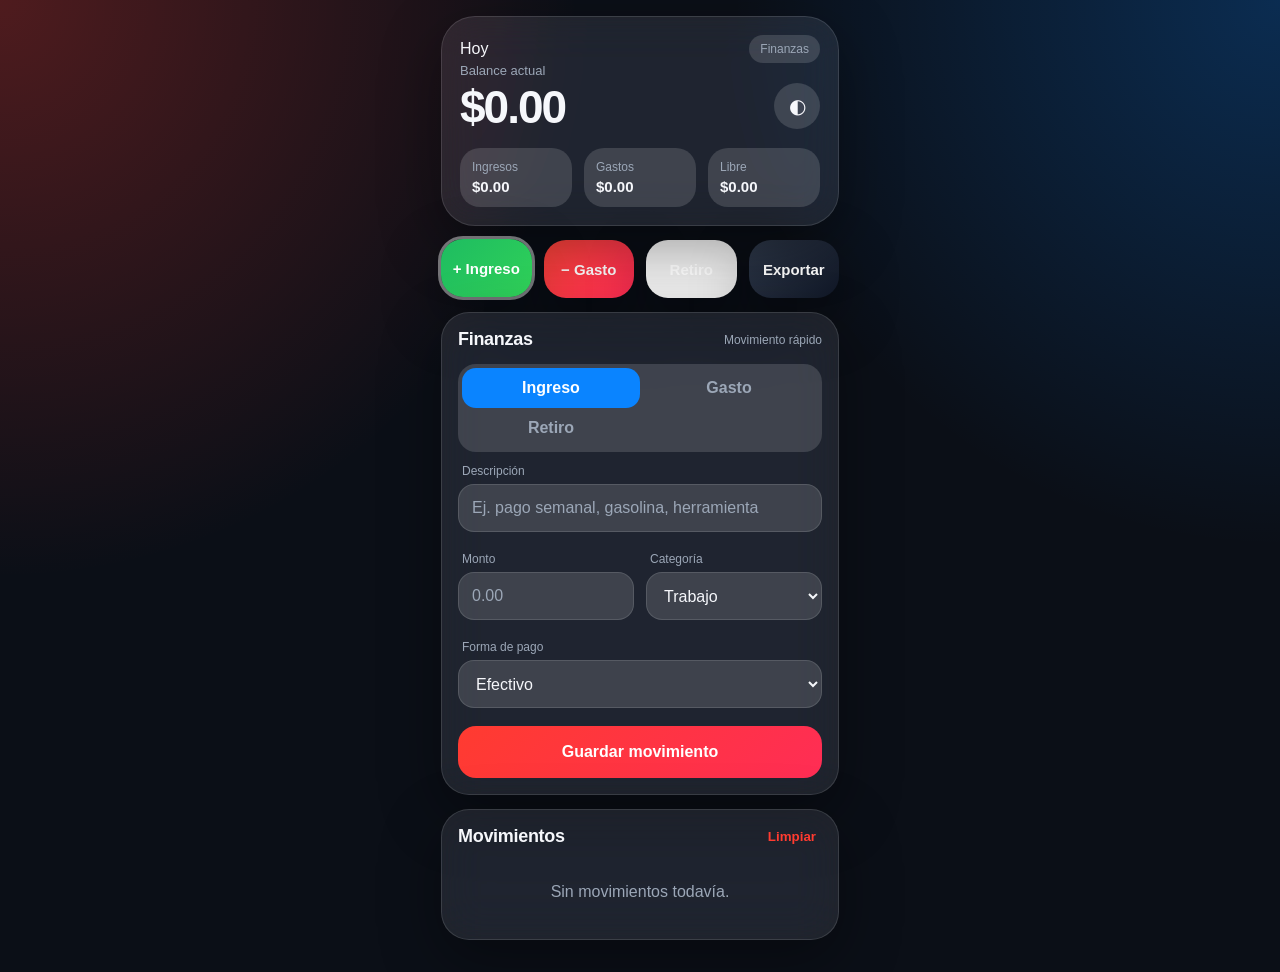
==== commit b86f3595: "Simplify app back to finance only" ====
--- a/index.html
+++ b/index.html
@@ -6,41 +6,43 @@
   <meta name="theme-color" content="#0b0f17" />
   <meta name="apple-mobile-web-app-capable" content="yes" />
   <meta name="apple-mobile-web-app-status-bar-style" content="black-translucent" />
-  <meta name="apple-mobile-web-app-title" content="SZR OS" />
-  <title>SZR OS</title>
-  <link rel="manifest" href="manifest.json?v=20260524-13" />
-  <link rel="apple-touch-icon" href="icon.svg?v=20260524-13" />
-  <link rel="stylesheet" href="styles.css?v=20260524-13" />
+  <meta name="apple-mobile-web-app-title" content="Finanzas SZR" />
+  <title>Finanzas SZR</title>
+  <link rel="manifest" href="manifest.json?v=20260524-14" />
+  <link rel="apple-touch-icon" href="icon.svg?v=20260524-14" />
+  <link rel="stylesheet" href="styles.css?v=20260524-14" />
 </head>
 <body>
   <main class="phone-shell">
     <section class="hero-card glass">
-      <div class="status-row"><span id="todayLabel">Hoy</span><span class="pill">SZR OS + IA</span></div>
-      <div class="hero-title"><div><p class="muted">Centro personal inteligente</p><h1 id="balanceAmount">$0.00</h1></div><button type="button" class="round-button" id="themeToggle" aria-label="Cambiar tema">◐</button></div>
+      <div class="status-row"><span id="todayLabel">Hoy</span><span class="pill">Finanzas</span></div>
+      <div class="hero-title"><div><p class="muted">Balance actual</p><h1 id="balanceAmount">$0.00</h1></div><button type="button" class="round-button" id="themeToggle" aria-label="Cambiar tema">◐</button></div>
       <div class="mini-grid"><div><span>Ingresos</span><strong id="incomeAmount">$0.00</strong></div><div><span>Gastos</span><strong id="expenseAmount">$0.00</strong></div><div><span>Libre</span><strong id="freeAmount">$0.00</strong></div></div>
     </section>
 
-    <section class="panel glass ai-panel">
-      <div class="section-title"><h2>Centro IA</h2><span id="aiStatus">Listo</span></div>
-      <p class="helper-text">Genera un resumen compacto para pegar en ChatGPT o guardarlo en GitHub. La IA podrá leer balance, gastos, tareas, metas, recordatorios e ideas.</p>
-      <div class="mini-grid"><div><span>Datos IA</span><strong id="aiDataCount">0 items</strong></div><div><span>Riesgo</span><strong id="aiRiskLabel">Normal</strong></div><div><span>Acción</span><strong id="aiNextAction">Registrar</strong></div></div>
-      <label class="field"><span>Nota para IA</span><textarea id="aiNote" placeholder="Ej. Esta semana quiero ahorrar más, revisar gastos de gasolina o preparar compra de camioneta."></textarea></label>
-      <div class="two-col"><button type="button" id="generateAiContext" class="primary-button">Preparar contexto IA</button><button type="button" id="copyAiContext" class="secondary-button">Copiar para ChatGPT</button></div>
-      <label class="field"><span>Contexto generado</span><textarea id="aiContextOutput" readonly placeholder="Aquí aparecerá el resumen para ChatGPT."></textarea></label>
+    <section class="quick-actions" aria-label="Acciones rápidas">
+      <button type="button" data-type="income" class="action-card income active">+ Ingreso</button>
+      <button type="button" data-type="expense" class="action-card expense">− Gasto</button>
+      <button type="button" data-type="withdrawal" class="action-card withdrawal">Retiro</button>
+      <button type="button" id="exportBtn" class="action-card neutral">Exportar</button>
     </section>
 
-    <section class="panel glass"><div class="section-title"><h2>Google Calendar</h2><span id="calendarStatus">Sin conectar</span></div><p class="helper-text">Pega una URL de Google Apps Script Calendar. Sirve para mandar recordatorios y eventos a tu Google Calendar.</p><label class="field"><span>URL de Apps Script Calendar</span><input id="calendarWebhookUrl" type="url" placeholder="https://script.google.com/macros/s/.../exec" /></label><div class="two-col"><button type="button" id="saveCalendarConfig" class="secondary-button">Conectar Calendar</button><button type="button" id="sendRemindersToCalendar" class="secondary-button">Enviar recordatorios</button></div><form id="calendarEventForm"><label class="field"><span>Título</span><input id="calendarTitle" type="text" placeholder="Ej. revisar presupuesto" /></label><div class="two-col"><label class="field"><span>Fecha</span><input id="calendarDate" type="date" /></label><label class="field"><span>Hora</span><input id="calendarTime" type="time" value="20:00" /></label></div><label class="field"><span>Duración</span><select id="calendarDuration"><option value="15">15 min</option><option value="30">30 min</option><option value="60">1 hora</option></select></label><button type="submit" class="primary-button">Crear evento</button></form></section>
-    <section class="panel glass"><div class="section-title"><h2>Google Sheets</h2><span id="sheetsStatus">Sin conectar</span></div><p class="helper-text">Pega aquí la URL de una Google Apps Script Web App. Cada movimiento nuevo se enviará a Google Sheets.</p><label class="field"><span>URL de Apps Script</span><input id="sheetsWebhookUrl" type="url" placeholder="https://script.google.com/macros/s/.../exec" /></label><div class="two-col"><button type="button" id="saveSheetsConfig" class="secondary-button">Conectar Sheets</button><button type="button" id="syncSheetsNow" class="secondary-button">Enviar todo</button></div></section>
-    <section class="panel glass"><div class="section-title"><h2>Recordatorios</h2><span id="notificationStatus">Sin activar</span></div><p class="helper-text">Para iPhone: abre esta página en Safari, compártela y usa “Agregar a pantalla de inicio”. Después abre el icono instalado y activa notificaciones.</p><div class="two-col"><button type="button" id="enableNotifications" class="secondary-button">Activar notificaciones</button><button type="button" id="testNotification" class="secondary-button">Probar aviso</button></div><form id="reminderForm"><div class="two-col"><label class="field"><span>Recordatorio</span><input id="reminderText" type="text" placeholder="Ej. registrar gastos" /></label><label class="field"><span>Hora</span><input id="reminderTime" type="time" value="20:00" /></label></div><label class="field"><span>Frecuencia</span><select id="reminderFrequency"><option value="daily">Diario</option><option value="weekdays">Lunes a viernes</option><option value="weekly">Semanal</option><option value="once">Una vez</option></select></label><button type="submit" class="primary-button">Agregar recordatorio</button></form><div id="reminderList" class="transaction-list empty">Sin recordatorios todavía.</div></section>
-    <section class="panel glass"><div class="section-title"><h2>Sincronización GitHub</h2><span id="syncStatus">Local</span></div><p class="helper-text">Guarda tus datos en <strong>data/szr-os-data.json</strong>. El token se queda guardado solo en este navegador.</p><label class="field"><span>GitHub token</span><input id="githubToken" type="password" placeholder="Pega tu token de GitHub" autocomplete="off" /></label><div class="two-col"><button type="button" id="saveGithubConfig" class="secondary-button">Activar sync</button><button type="button" id="pullGithubData" class="secondary-button">Leer GitHub</button></div></section>
-    <section class="panel glass"><div class="section-title"><h2>Estado de hoy</h2><span id="dailyStatusLabel">Sin registro</span></div><div class="two-col"><label class="field"><span>Energía</span><select id="energyLevel"><option value="">Seleccionar</option><option>Baja</option><option>Media</option><option>Alta</option></select></label><label class="field"><span>Estrés</span><select id="stressLevel"><option value="">Seleccionar</option><option>Bajo</option><option>Medio</option><option>Alto</option></select></label></div><label class="field"><span>Siguiente paso importante</span><input id="nextStep" type="text" placeholder="Ej. limpiar cocina, revisar presupuesto, estudiar I-CAR" /></label><button type="button" id="saveDailyStatus" class="secondary-button">Guardar estado</button></section>
-    <section class="panel glass"><div class="section-title"><h2>Hoy</h2><span id="taskCountLabel">0 pendientes</span></div><form id="taskForm"><div class="two-col"><label class="field"><span>Pendiente</span><input id="taskText" type="text" placeholder="Ej. laundry, cocina, llamada, estudio" /></label><label class="field"><span>Área</span><select id="taskArea"><option>Casa</option><option>Trabajo</option><option>Personal</option><option>Estudio</option><option>Contenido</option><option>Otro</option></select></label></div><button type="submit" class="primary-button">Agregar pendiente</button></form><div id="taskList" class="transaction-list empty">Sin pendientes todavía.</div></section>
-    <section class="quick-actions" aria-label="Acciones rápidas"><button type="button" data-type="income" class="action-card income active">+ Ingreso</button><button type="button" data-type="expense" class="action-card expense">− Gasto</button><button type="button" data-type="withdrawal" class="action-card withdrawal">Retiro</button><button type="button" id="exportBtn" class="action-card neutral">Exportar</button></section>
-    <section class="panel glass" id="movementPanel"><div class="section-title"><h2>Finanzas</h2><span>Movimiento rápido</span></div><form id="transactionForm"><div class="segmented three-options"><input type="radio" name="type" id="typeIncome" value="income" checked /><label for="typeIncome">Ingreso</label><input type="radio" name="type" id="typeExpense" value="expense" /><label for="typeExpense">Gasto</label><input type="radio" name="type" id="typeWithdrawal" value="withdrawal" /><label for="typeWithdrawal">Retiro</label></div><label class="field"><span>Descripción</span><input id="description" type="text" placeholder="Ej. pago semanal, gasolina, herramienta" required /></label><div class="two-col"><label class="field"><span>Monto</span><input id="amount" type="number" inputmode="decimal" min="0" step="0.01" placeholder="0.00" required /></label><label class="field"><span>Categoría</span><select id="category"><option>Trabajo</option><option>Casa</option><option>Comida</option><option>Gasolina</option><option>Herramientas</option><option>Vehículo</option><option>Taller / Negocio</option><option>Viajes</option><option>Ahorro</option><option>Retiro de efectivo</option><option>Otro</option></select></label></div><label class="field" id="paymentMethodField"><span>Forma de pago</span><select id="paymentMethod"><option value="cash">Efectivo</option><option value="card">Tarjeta</option></select></label><button class="primary-button" type="submit">Guardar movimiento</button></form></section>
-    <section class="panel glass"><div class="section-title"><h2>Metas</h2><span id="goalProgressLabel">0%</span></div><div class="goal-card"><div class="progress"><span id="goalBar"></span></div><div class="goal-inputs"><input id="goalName" placeholder="Nombre de meta" /><input id="goalTarget" type="number" inputmode="decimal" placeholder="Meta $" /><input id="goalSaved" type="number" inputmode="decimal" placeholder="Ahorrado $" /></div><button type="button" id="saveGoal" class="secondary-button">Actualizar meta</button></div></section>
-    <section class="panel glass"><div class="section-title"><h2>Ideas rápidas</h2><span id="ideaCountLabel">0 ideas</span></div><form id="ideaForm"><label class="field"><span>Idea</span><input id="ideaText" type="text" placeholder="Ej. video, herramienta, taller, casa, compra futura" /></label><button type="submit" class="secondary-button">Guardar idea</button></form><div id="ideaList" class="transaction-list empty">Sin ideas todavía.</div></section>
-    <section class="panel glass bottom-panel"><div class="section-title"><h2>Movimientos</h2><button type="button" id="clearBtn" class="text-button">Limpiar</button></div><div id="transactionList" class="transaction-list empty">Sin movimientos todavía.</div></section>
+    <section class="panel glass" id="movementPanel">
+      <div class="section-title"><h2>Finanzas</h2><span>Movimiento rápido</span></div>
+      <form id="transactionForm">
+        <div class="segmented three-options"><input type="radio" name="type" id="typeIncome" value="income" checked /><label for="typeIncome">Ingreso</label><input type="radio" name="type" id="typeExpense" value="expense" /><label for="typeExpense">Gasto</label><input type="radio" name="type" id="typeWithdrawal" value="withdrawal" /><label for="typeWithdrawal">Retiro</label></div>
+        <label class="field"><span>Descripción</span><input id="description" type="text" placeholder="Ej. pago semanal, gasolina, herramienta" required /></label>
+        <div class="two-col"><label class="field"><span>Monto</span><input id="amount" type="number" inputmode="decimal" min="0" step="0.01" placeholder="0.00" required /></label><label class="field"><span>Categoría</span><select id="category"><option>Trabajo</option><option>Casa</option><option>Comida</option><option>Gasolina</option><option>Herramientas</option><option>Vehículo</option><option>Taller / Negocio</option><option>Viajes</option><option>Ahorro</option><option>Retiro de efectivo</option><option>Otro</option></select></label></div>
+        <label class="field" id="paymentMethodField"><span>Forma de pago</span><select id="paymentMethod"><option value="cash">Efectivo</option><option value="card">Tarjeta</option></select></label>
+        <button class="primary-button" type="submit">Guardar movimiento</button>
+      </form>
+    </section>
+
+    <section class="panel glass bottom-panel">
+      <div class="section-title"><h2>Movimientos</h2><button type="button" id="clearBtn" class="text-button">Limpiar</button></div>
+      <div id="transactionList" class="transaction-list empty">Sin movimientos todavía.</div>
+    </section>
   </main>
-  <script src="app.js?v=20260524-13"></script>
+  <script src="app.js?v=20260524-14"></script>
 </body>
 </html>
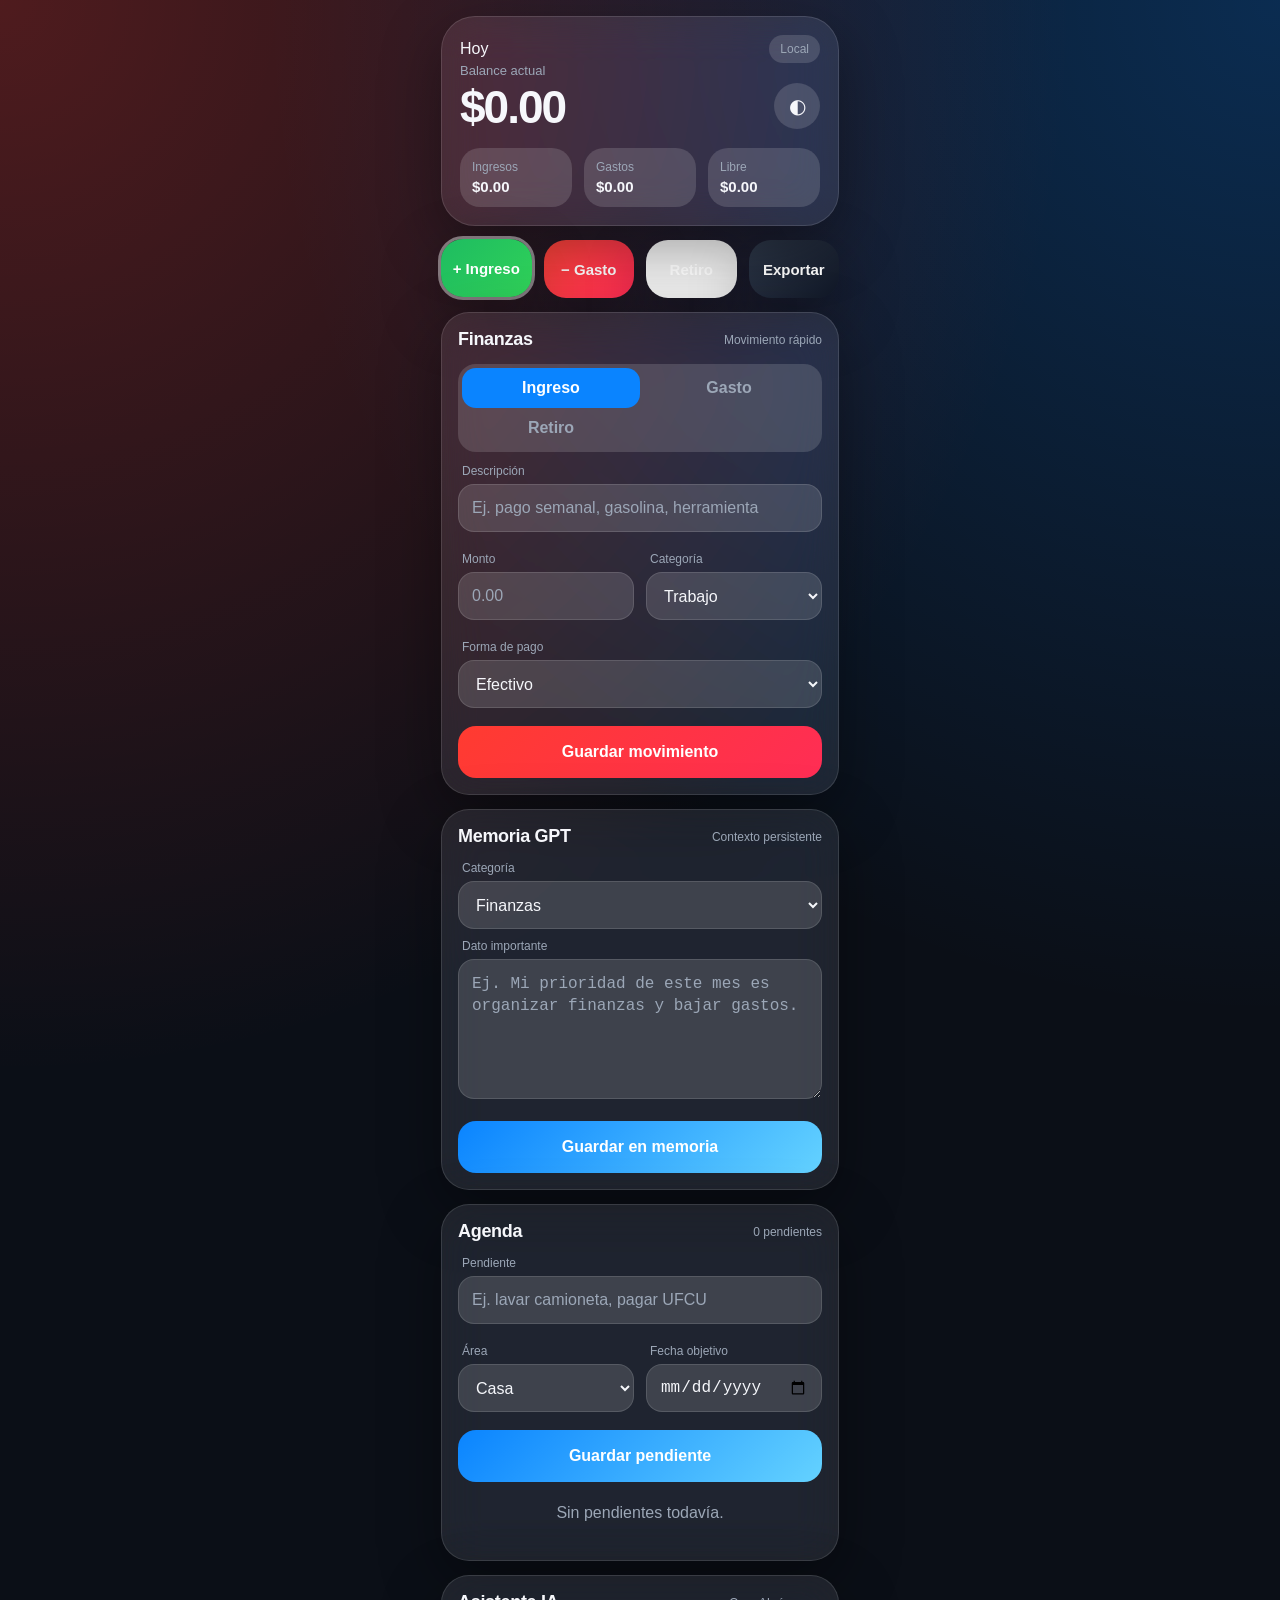
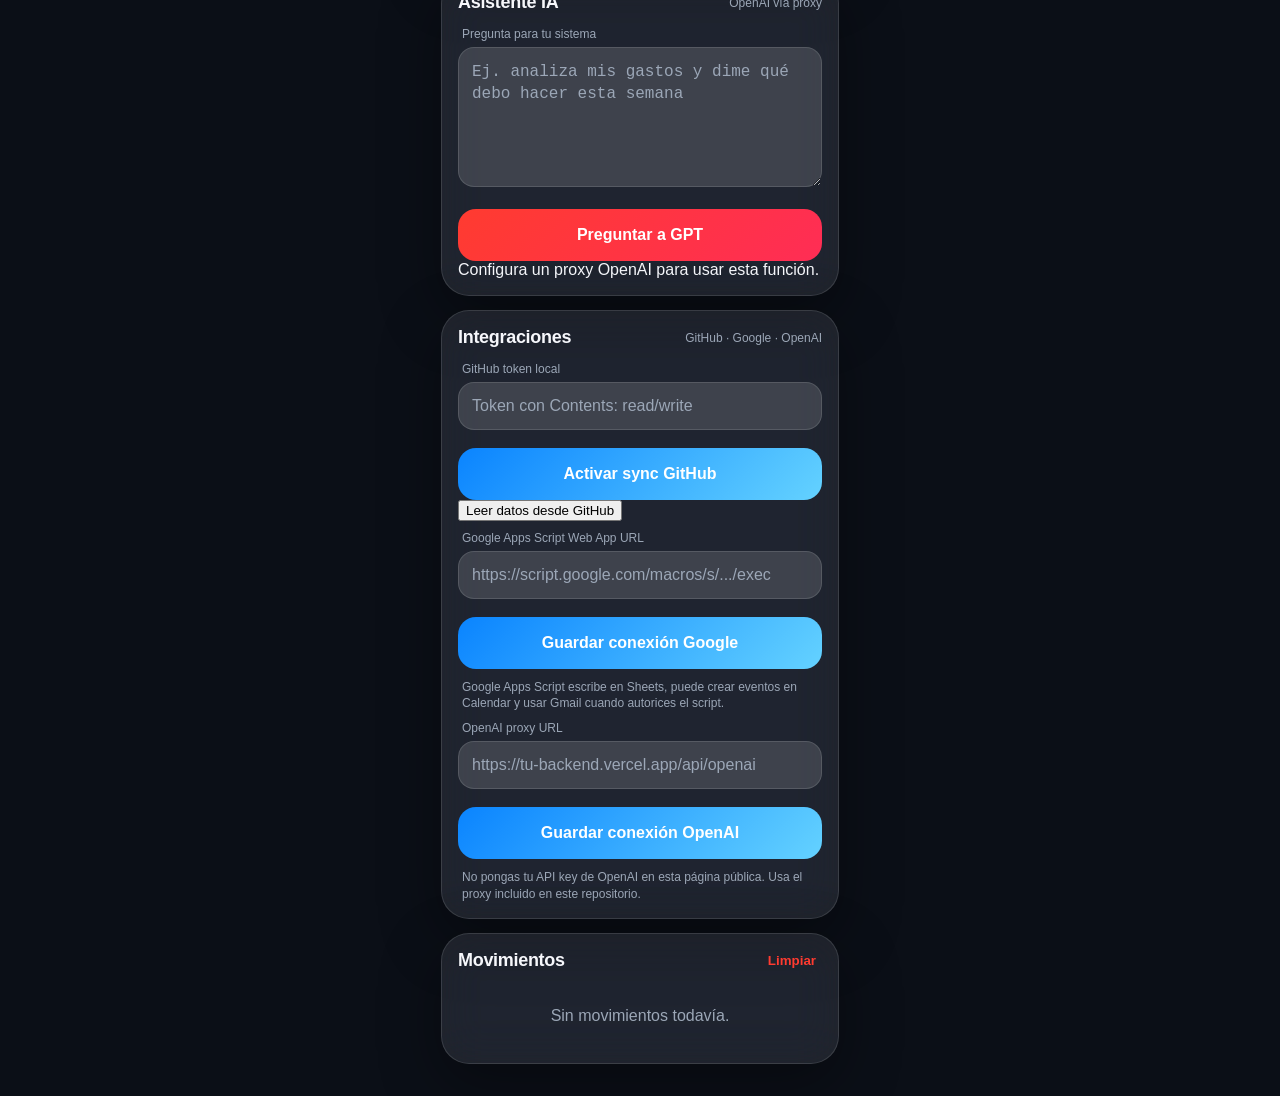
==== commit e14b9e97: "Integrate Yair OS with GitHub Google and OpenAI" ====
--- a/index.html
+++ b/index.html
@@ -6,18 +6,25 @@
   <meta name="theme-color" content="#0b0f17" />
   <meta name="apple-mobile-web-app-capable" content="yes" />
   <meta name="apple-mobile-web-app-status-bar-style" content="black-translucent" />
-  <meta name="apple-mobile-web-app-title" content="Finanzas SZR" />
-  <title>Finanzas SZR</title>
-  <link rel="manifest" href="manifest.json?v=20260524-14" />
-  <link rel="apple-touch-icon" href="icon.svg?v=20260524-14" />
-  <link rel="stylesheet" href="styles.css?v=20260524-14" />
+  <meta name="apple-mobile-web-app-title" content="Yair OS" />
+  <title>Yair OS</title>
+  <link rel="manifest" href="manifest.json?v=20260524-20" />
+  <link rel="apple-touch-icon" href="icon.svg?v=20260524-20" />
+  <link rel="stylesheet" href="styles.css?v=20260524-20" />
 </head>
 <body>
   <main class="phone-shell">
     <section class="hero-card glass">
-      <div class="status-row"><span id="todayLabel">Hoy</span><span class="pill">Finanzas</span></div>
-      <div class="hero-title"><div><p class="muted">Balance actual</p><h1 id="balanceAmount">$0.00</h1></div><button type="button" class="round-button" id="themeToggle" aria-label="Cambiar tema">◐</button></div>
-      <div class="mini-grid"><div><span>Ingresos</span><strong id="incomeAmount">$0.00</strong></div><div><span>Gastos</span><strong id="expenseAmount">$0.00</strong></div><div><span>Libre</span><strong id="freeAmount">$0.00</strong></div></div>
+      <div class="status-row"><span id="todayLabel">Hoy</span><span class="pill" id="syncStatus">Local</span></div>
+      <div class="hero-title">
+        <div><p class="muted">Balance actual</p><h1 id="balanceAmount">$0.00</h1></div>
+        <button type="button" class="round-button" id="themeToggle" aria-label="Cambiar tema">◐</button>
+      </div>
+      <div class="mini-grid">
+        <div><span>Ingresos</span><strong id="incomeAmount">$0.00</strong></div>
+        <div><span>Gastos</span><strong id="expenseAmount">$0.00</strong></div>
+        <div><span>Libre</span><strong id="freeAmount">$0.00</strong></div>
+      </div>
     </section>
 
     <section class="quick-actions" aria-label="Acciones rápidas">
@@ -30,12 +37,57 @@
     <section class="panel glass" id="movementPanel">
       <div class="section-title"><h2>Finanzas</h2><span>Movimiento rápido</span></div>
       <form id="transactionForm">
-        <div class="segmented three-options"><input type="radio" name="type" id="typeIncome" value="income" checked /><label for="typeIncome">Ingreso</label><input type="radio" name="type" id="typeExpense" value="expense" /><label for="typeExpense">Gasto</label><input type="radio" name="type" id="typeWithdrawal" value="withdrawal" /><label for="typeWithdrawal">Retiro</label></div>
+        <div class="segmented three-options">
+          <input type="radio" name="type" id="typeIncome" value="income" checked /><label for="typeIncome">Ingreso</label>
+          <input type="radio" name="type" id="typeExpense" value="expense" /><label for="typeExpense">Gasto</label>
+          <input type="radio" name="type" id="typeWithdrawal" value="withdrawal" /><label for="typeWithdrawal">Retiro</label>
+        </div>
         <label class="field"><span>Descripción</span><input id="description" type="text" placeholder="Ej. pago semanal, gasolina, herramienta" required /></label>
         <div class="two-col"><label class="field"><span>Monto</span><input id="amount" type="number" inputmode="decimal" min="0" step="0.01" placeholder="0.00" required /></label><label class="field"><span>Categoría</span><select id="category"><option>Trabajo</option><option>Casa</option><option>Comida</option><option>Gasolina</option><option>Herramientas</option><option>Vehículo</option><option>Taller / Negocio</option><option>Viajes</option><option>Ahorro</option><option>Retiro de efectivo</option><option>Otro</option></select></label></div>
-        <label class="field" id="paymentMethodField"><span>Forma de pago</span><select id="paymentMethod"><option value="cash">Efectivo</option><option value="card">Tarjeta</option></select></label>
+        <label class="field" id="paymentMethodField"><span>Forma de pago</span><select id="paymentMethod"><option value="cash">Efectivo</option><option value="card">Tarjeta</option><option value="credit">Tarjeta de crédito</option><option value="debit">Débito</option><option value="transfer">Transferencia</option></select></label>
         <button class="primary-button" type="submit">Guardar movimiento</button>
       </form>
+    </section>
+
+    <section class="panel glass">
+      <div class="section-title"><h2>Memoria GPT</h2><span>Contexto persistente</span></div>
+      <form id="memoryForm">
+        <label class="field"><span>Categoría</span><select id="memoryCategory"><option>Finanzas</option><option>Casa</option><option>Vehículos</option><option>Trabajo</option><option>Contenido</option><option>Proyectos</option><option>Personal</option></select></label>
+        <label class="field"><span>Dato importante</span><textarea id="memoryText" placeholder="Ej. Mi prioridad de este mes es organizar finanzas y bajar gastos." required></textarea></label>
+        <button class="secondary-button" type="submit">Guardar en memoria</button>
+      </form>
+    </section>
+
+    <section class="panel glass">
+      <div class="section-title"><h2>Agenda</h2><span id="taskCountLabel">0 pendientes</span></div>
+      <form id="taskForm">
+        <label class="field"><span>Pendiente</span><input id="taskText" type="text" placeholder="Ej. lavar camioneta, pagar UFCU" required /></label>
+        <div class="two-col"><label class="field"><span>Área</span><select id="taskArea"><option>Casa</option><option>Trabajo</option><option>Vehículo</option><option>Finanzas</option><option>Contenido</option><option>Personal</option></select></label><label class="field"><span>Fecha objetivo</span><input id="taskDate" type="date" /></label></div>
+        <button class="secondary-button" type="submit">Guardar pendiente</button>
+      </form>
+      <div id="taskList" class="transaction-list empty">Sin pendientes todavía.</div>
+    </section>
+
+    <section class="panel glass">
+      <div class="section-title"><h2>Asistente IA</h2><span>OpenAI vía proxy</span></div>
+      <label class="field"><span>Pregunta para tu sistema</span><textarea id="aiPrompt" placeholder="Ej. analiza mis gastos y dime qué debo hacer esta semana"></textarea></label>
+      <button class="primary-button" id="askAiBtn" type="button">Preguntar a GPT</button>
+      <div id="aiAnswer" class="ai-answer empty">Configura un proxy OpenAI para usar esta función.</div>
+    </section>
+
+    <section class="panel glass">
+      <div class="section-title"><h2>Integraciones</h2><span>GitHub · Google · OpenAI</span></div>
+      <label class="field"><span>GitHub token local</span><input id="githubToken" type="password" placeholder="Token con Contents: read/write" /></label>
+      <button class="secondary-button" id="saveGithubConfig" type="button">Activar sync GitHub</button>
+      <button class="ghost-button" id="pullGithubData" type="button">Leer datos desde GitHub</button>
+
+      <label class="field"><span>Google Apps Script Web App URL</span><input id="googleScriptUrl" type="url" placeholder="https://script.google.com/macros/s/.../exec" /></label>
+      <button class="secondary-button" id="saveGoogleConfig" type="button">Guardar conexión Google</button>
+      <p class="helper-text">Google Apps Script escribe en Sheets, puede crear eventos en Calendar y usar Gmail cuando autorices el script.</p>
+
+      <label class="field"><span>OpenAI proxy URL</span><input id="openAiProxyUrl" type="url" placeholder="https://tu-backend.vercel.app/api/openai" /></label>
+      <button class="secondary-button" id="saveOpenAiConfig" type="button">Guardar conexión OpenAI</button>
+      <p class="helper-text">No pongas tu API key de OpenAI en esta página pública. Usa el proxy incluido en este repositorio.</p>
     </section>
 
     <section class="panel glass bottom-panel">
@@ -43,6 +95,6 @@
       <div id="transactionList" class="transaction-list empty">Sin movimientos todavía.</div>
     </section>
   </main>
-  <script src="app.js?v=20260524-14"></script>
+  <script src="app.js?v=20260524-20"></script>
 </body>
 </html>
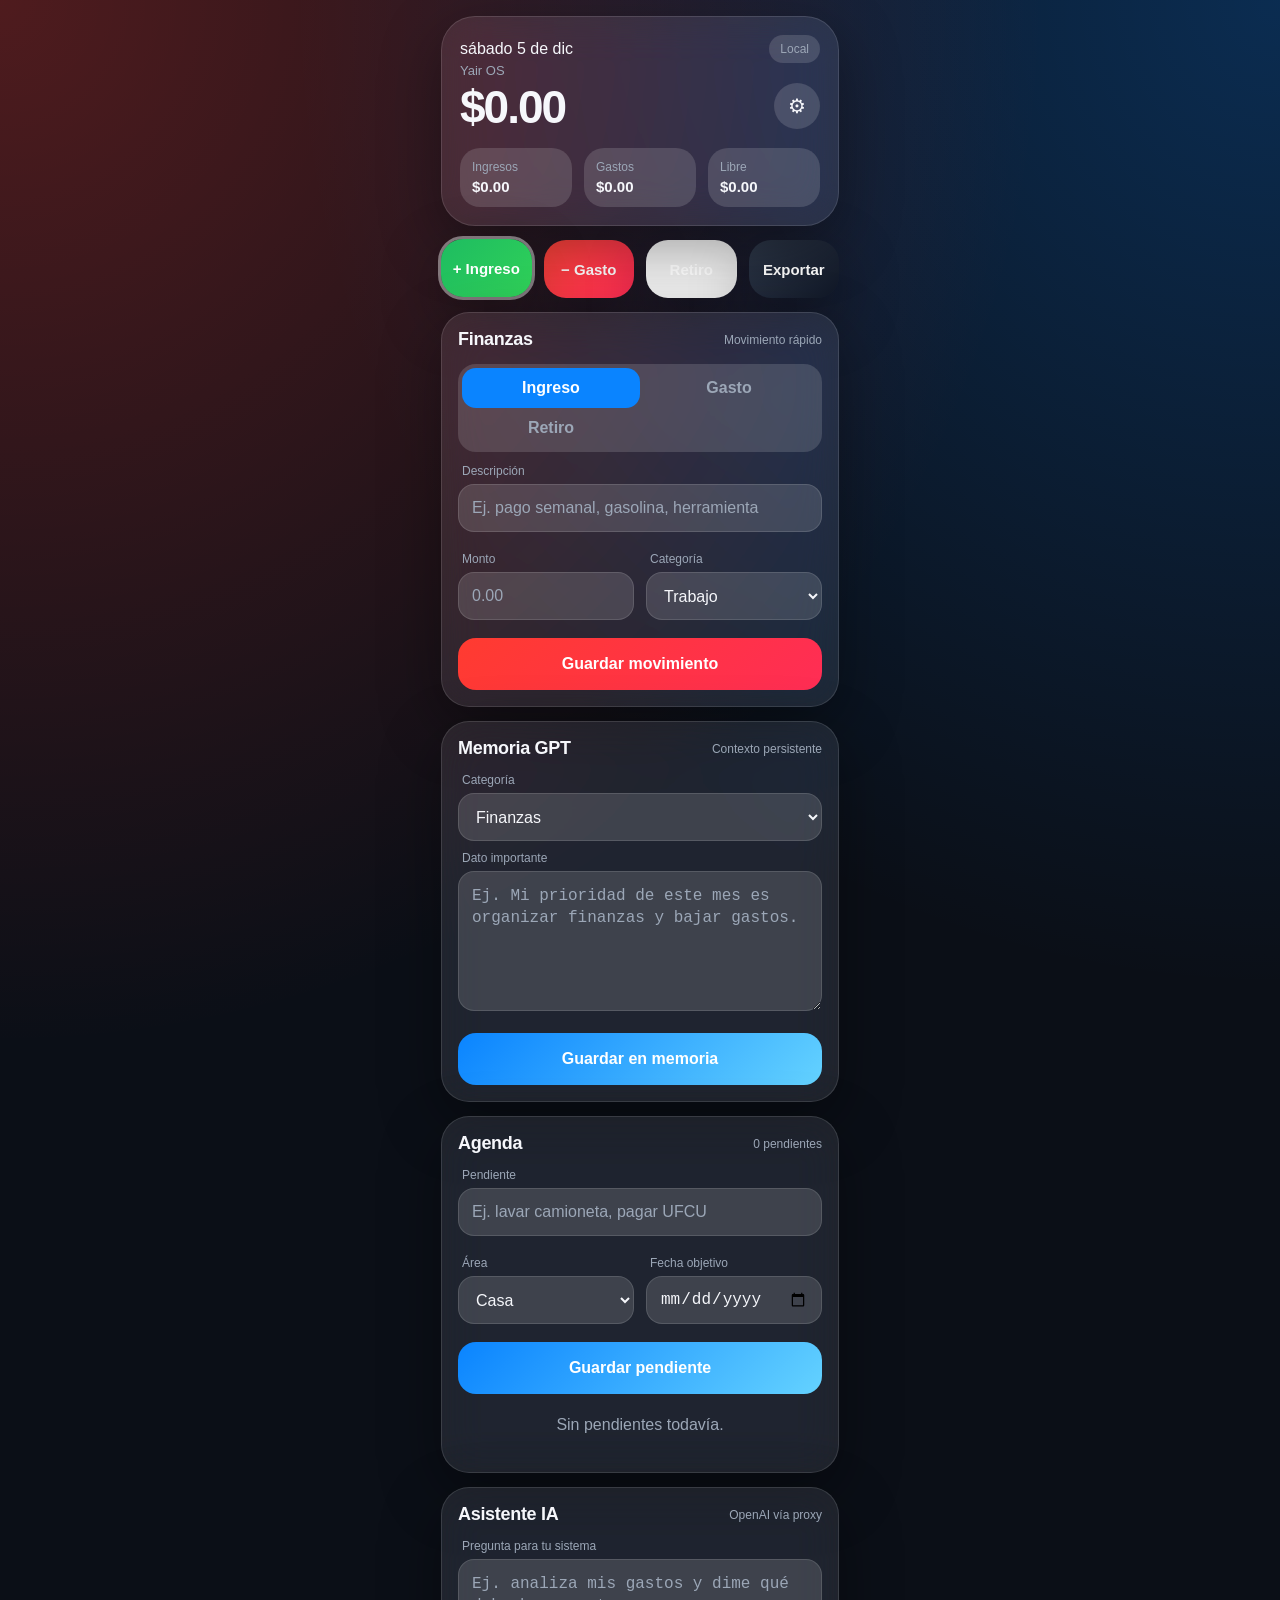
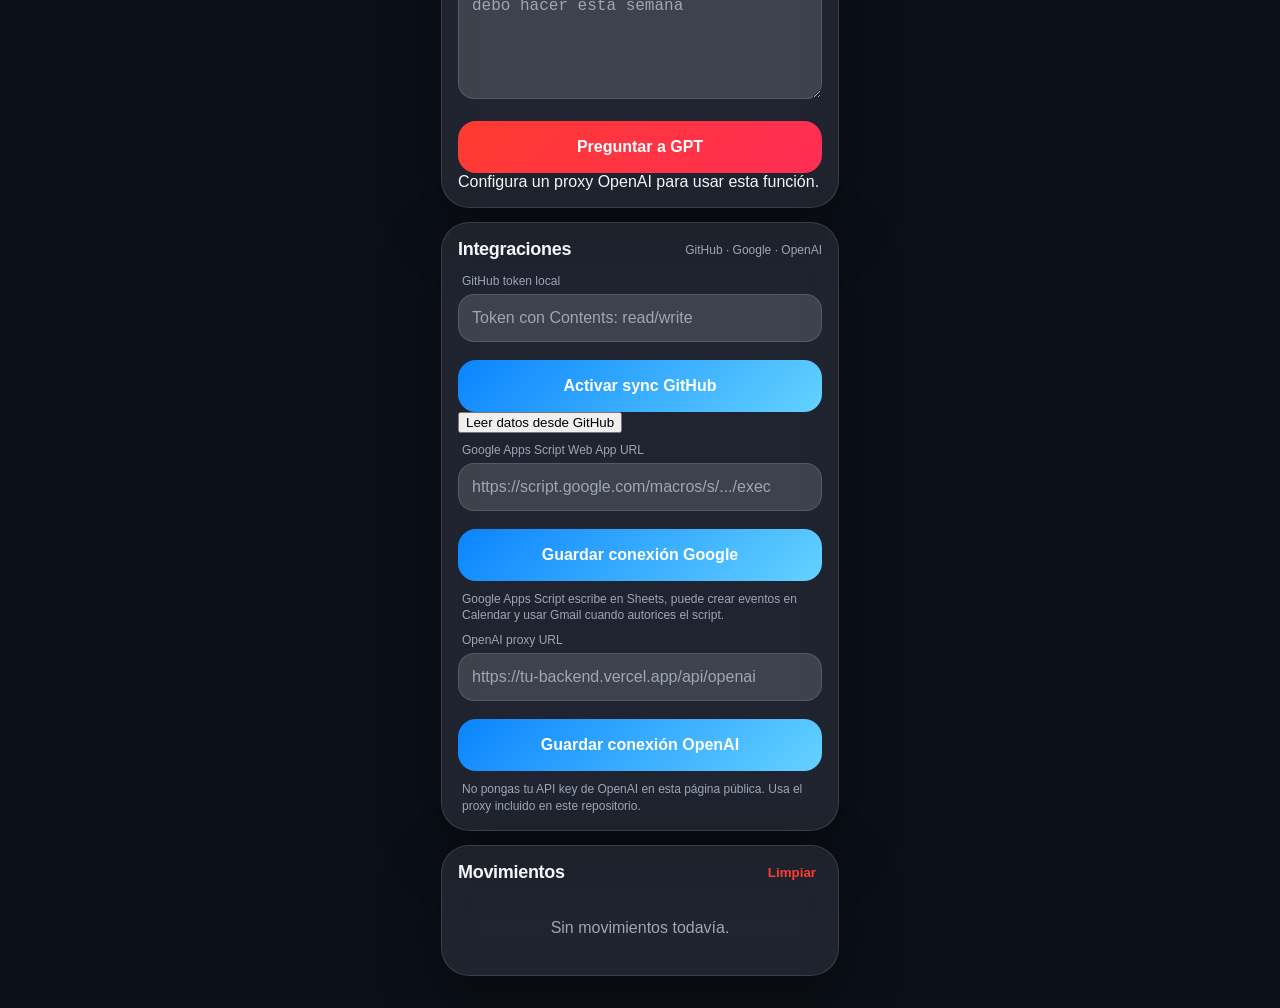
==== commit e85e896d: "Add settings menu panel" ====
--- a/index.html
+++ b/index.html
@@ -8,17 +8,17 @@
   <meta name="apple-mobile-web-app-status-bar-style" content="black-translucent" />
   <meta name="apple-mobile-web-app-title" content="Yair OS" />
   <title>Yair OS</title>
-  <link rel="manifest" href="manifest.json?v=20260524-20" />
-  <link rel="apple-touch-icon" href="icon.svg?v=20260524-20" />
-  <link rel="stylesheet" href="styles.css?v=20260524-20" />
+  <link rel="manifest" href="manifest.json?v=20260525-01" />
+  <link rel="apple-touch-icon" href="icon.svg?v=20260525-01" />
+  <link rel="stylesheet" href="styles.css?v=20260525-01" />
 </head>
 <body>
   <main class="phone-shell">
     <section class="hero-card glass">
       <div class="status-row"><span id="todayLabel">Hoy</span><span class="pill" id="syncStatus">Local</span></div>
       <div class="hero-title">
-        <div><p class="muted">Balance actual</p><h1 id="balanceAmount">$0.00</h1></div>
-        <button type="button" class="round-button" id="themeToggle" aria-label="Cambiar tema">◐</button>
+        <div><p class="muted" id="appNameLabel">Yair OS</p><h1 id="balanceAmount">$0.00</h1></div>
+        <button type="button" class="round-button" id="openSettingsBtn" aria-label="Abrir ajustes">⚙︎</button>
       </div>
       <div class="mini-grid">
         <div><span>Ingresos</span><strong id="incomeAmount">$0.00</strong></div>
@@ -32,6 +32,25 @@
       <button type="button" data-type="expense" class="action-card expense">− Gasto</button>
       <button type="button" data-type="withdrawal" class="action-card withdrawal">Retiro</button>
       <button type="button" id="exportBtn" class="action-card neutral">Exportar</button>
+    </section>
+
+    <section class="panel glass settings-panel" id="settingsPanel" hidden>
+      <div class="section-title"><h2>Ajustes</h2><button type="button" id="closeSettingsBtn" class="text-button">Cerrar</button></div>
+      <form id="settingsForm">
+        <label class="field"><span>Nombre de la app</span><input id="settingAppName" type="text" placeholder="Yair OS" /></label>
+        <div class="two-col">
+          <label class="field"><span>Moneda</span><select id="settingCurrency"><option value="USD">USD</option><option value="MXN">MXN</option></select></label>
+          <label class="field"><span>Tema</span><select id="settingTheme"><option value="dark">Oscuro</option><option value="light">Claro</option><option value="system">Sistema</option></select></label>
+        </div>
+        <label class="field"><span>Presupuesto mensual</span><input id="settingMonthlyBudget" type="number" inputmode="decimal" min="0" step="0.01" placeholder="0.00" /></label>
+        <div class="two-col">
+          <label class="field"><span>Vista inicial</span><select id="settingDefaultView"><option value="finances">Finanzas</option><option value="tasks">Agenda</option><option value="ai">Asistente IA</option></select></label>
+          <label class="field"><span>Modo compacto</span><select id="settingCompactMode"><option value="off">No</option><option value="on">Sí</option></select></label>
+        </div>
+        <button class="primary-button" type="submit">Guardar ajustes</button>
+        <button class="ghost-button" id="resetSettingsBtn" type="button">Restablecer ajustes</button>
+      </form>
+      <p class="helper-text">Estos ajustes se guardan en este iPhone/navegador y también se sincronizan con GitHub si tienes el sync activo.</p>
     </section>
 
     <section class="panel glass" id="movementPanel">
@@ -58,7 +77,7 @@
       </form>
     </section>
 
-    <section class="panel glass">
+    <section class="panel glass" id="taskPanel">
       <div class="section-title"><h2>Agenda</h2><span id="taskCountLabel">0 pendientes</span></div>
       <form id="taskForm">
         <label class="field"><span>Pendiente</span><input id="taskText" type="text" placeholder="Ej. lavar camioneta, pagar UFCU" required /></label>
@@ -68,7 +87,7 @@
       <div id="taskList" class="transaction-list empty">Sin pendientes todavía.</div>
     </section>
 
-    <section class="panel glass">
+    <section class="panel glass" id="aiPanel">
       <div class="section-title"><h2>Asistente IA</h2><span>OpenAI vía proxy</span></div>
       <label class="field"><span>Pregunta para tu sistema</span><textarea id="aiPrompt" placeholder="Ej. analiza mis gastos y dime qué debo hacer esta semana"></textarea></label>
       <button class="primary-button" id="askAiBtn" type="button">Preguntar a GPT</button>
@@ -95,6 +114,6 @@
       <div id="transactionList" class="transaction-list empty">Sin movimientos todavía.</div>
     </section>
   </main>
-  <script src="app.js?v=20260524-20"></script>
+  <script src="app.js?v=20260525-01"></script>
 </body>
 </html>
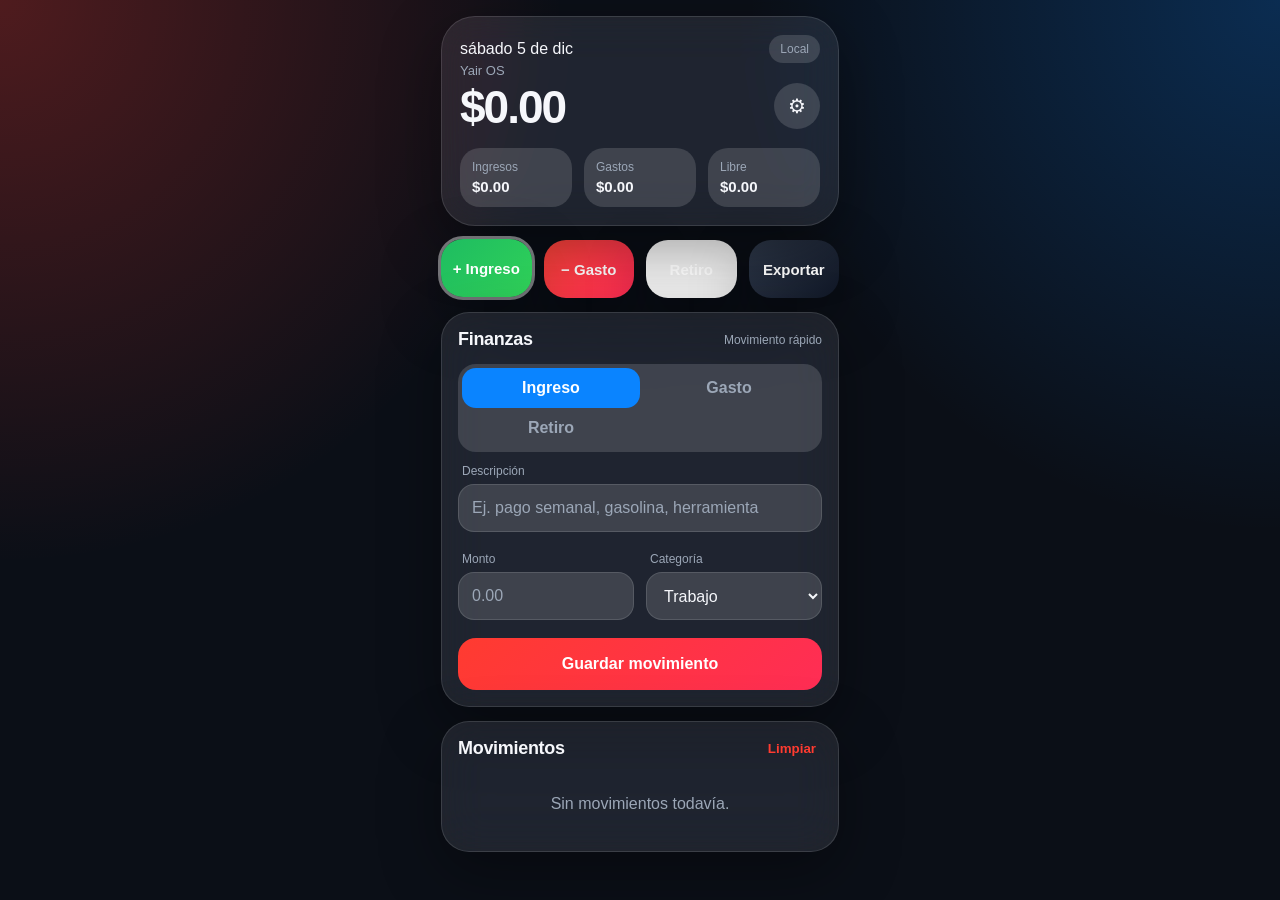
==== commit 1ab15e64: "Move non finance tools into settings" ====
--- a/index.html
+++ b/index.html
@@ -8,9 +8,9 @@
   <meta name="apple-mobile-web-app-status-bar-style" content="black-translucent" />
   <meta name="apple-mobile-web-app-title" content="Yair OS" />
   <title>Yair OS</title>
-  <link rel="manifest" href="manifest.json?v=20260525-01" />
-  <link rel="apple-touch-icon" href="icon.svg?v=20260525-01" />
-  <link rel="stylesheet" href="styles.css?v=20260525-01" />
+  <link rel="manifest" href="manifest.json?v=20260525-02" />
+  <link rel="apple-touch-icon" href="icon.svg?v=20260525-02" />
+  <link rel="stylesheet" href="styles.css?v=20260525-02" />
 </head>
 <body>
   <main class="phone-shell">
@@ -35,22 +35,62 @@
     </section>
 
     <section class="panel glass settings-panel" id="settingsPanel" hidden>
-      <div class="section-title"><h2>Ajustes</h2><button type="button" id="closeSettingsBtn" class="text-button">Cerrar</button></div>
-      <form id="settingsForm">
-        <label class="field"><span>Nombre de la app</span><input id="settingAppName" type="text" placeholder="Yair OS" /></label>
-        <div class="two-col">
-          <label class="field"><span>Moneda</span><select id="settingCurrency"><option value="USD">USD</option><option value="MXN">MXN</option></select></label>
-          <label class="field"><span>Tema</span><select id="settingTheme"><option value="dark">Oscuro</option><option value="light">Claro</option><option value="system">Sistema</option></select></label>
-        </div>
-        <label class="field"><span>Presupuesto mensual</span><input id="settingMonthlyBudget" type="number" inputmode="decimal" min="0" step="0.01" placeholder="0.00" /></label>
-        <div class="two-col">
-          <label class="field"><span>Vista inicial</span><select id="settingDefaultView"><option value="finances">Finanzas</option><option value="tasks">Agenda</option><option value="ai">Asistente IA</option></select></label>
-          <label class="field"><span>Modo compacto</span><select id="settingCompactMode"><option value="off">No</option><option value="on">Sí</option></select></label>
-        </div>
-        <button class="primary-button" type="submit">Guardar ajustes</button>
-        <button class="ghost-button" id="resetSettingsBtn" type="button">Restablecer ajustes</button>
-      </form>
-      <p class="helper-text">Estos ajustes se guardan en este iPhone/navegador y también se sincronizan con GitHub si tienes el sync activo.</p>
+      <div class="section-title"><h2>Configuración</h2><button type="button" id="closeSettingsBtn" class="text-button">Cerrar</button></div>
+
+      <details open>
+        <summary>Ajustes de la app</summary>
+        <form id="settingsForm">
+          <label class="field"><span>Nombre de la app</span><input id="settingAppName" type="text" placeholder="Yair OS" /></label>
+          <div class="two-col">
+            <label class="field"><span>Moneda</span><select id="settingCurrency"><option value="USD">USD</option><option value="MXN">MXN</option></select></label>
+            <label class="field"><span>Tema</span><select id="settingTheme"><option value="dark">Oscuro</option><option value="light">Claro</option><option value="system">Sistema</option></select></label>
+          </div>
+          <label class="field"><span>Presupuesto mensual</span><input id="settingMonthlyBudget" type="number" inputmode="decimal" min="0" step="0.01" placeholder="0.00" /></label>
+          <button class="primary-button" type="submit">Guardar ajustes</button>
+          <button class="ghost-button" id="resetSettingsBtn" type="button">Restablecer ajustes</button>
+        </form>
+      </details>
+
+      <details>
+        <summary>Memoria GPT</summary>
+        <form id="memoryForm">
+          <label class="field"><span>Categoría</span><select id="memoryCategory"><option>Finanzas</option><option>Casa</option><option>Vehículos</option><option>Trabajo</option><option>Contenido</option><option>Proyectos</option><option>Personal</option></select></label>
+          <label class="field"><span>Dato importante</span><textarea id="memoryText" placeholder="Ej. Mi prioridad de este mes es organizar finanzas y bajar gastos." required></textarea></label>
+          <button class="secondary-button" type="submit">Guardar en memoria</button>
+        </form>
+      </details>
+
+      <details>
+        <summary>Agenda y pendientes</summary>
+        <form id="taskForm">
+          <label class="field"><span>Pendiente</span><input id="taskText" type="text" placeholder="Ej. lavar camioneta, pagar UFCU" required /></label>
+          <div class="two-col"><label class="field"><span>Área</span><select id="taskArea"><option>Casa</option><option>Trabajo</option><option>Vehículo</option><option>Finanzas</option><option>Contenido</option><option>Personal</option></select></label><label class="field"><span>Fecha objetivo</span><input id="taskDate" type="date" /></label></div>
+          <button class="secondary-button" type="submit">Guardar pendiente</button>
+        </form>
+        <div id="taskList" class="transaction-list empty">Sin pendientes todavía.</div>
+      </details>
+
+      <details>
+        <summary>Asistente IA</summary>
+        <label class="field"><span>Pregunta para tu sistema</span><textarea id="aiPrompt" placeholder="Ej. analiza mis gastos y dime qué debo hacer esta semana"></textarea></label>
+        <button class="primary-button" id="askAiBtn" type="button">Preguntar a GPT</button>
+        <div id="aiAnswer" class="ai-answer empty">Configura un proxy OpenAI para usar esta función.</div>
+      </details>
+
+      <details>
+        <summary>Llaves, APIs e integraciones</summary>
+        <label class="field"><span>GitHub token local</span><input id="githubToken" type="password" placeholder="Token con Contents: read/write" /></label>
+        <button class="secondary-button" id="saveGithubConfig" type="button">Activar sync GitHub</button>
+        <button class="ghost-button" id="pullGithubData" type="button">Leer datos desde GitHub</button>
+
+        <label class="field"><span>Google Apps Script Web App URL</span><input id="googleScriptUrl" type="url" placeholder="https://script.google.com/macros/s/.../exec" /></label>
+        <button class="secondary-button" id="saveGoogleConfig" type="button">Guardar conexión Google</button>
+        <p class="helper-text">Google Apps Script escribe en Sheets, puede crear eventos en Calendar y usar Gmail cuando autorices el script.</p>
+
+        <label class="field"><span>OpenAI proxy URL</span><input id="openAiProxyUrl" type="url" placeholder="https://tu-backend.vercel.app/api/openai" /></label>
+        <button class="secondary-button" id="saveOpenAiConfig" type="button">Guardar conexión OpenAI</button>
+        <p class="helper-text">No pongas tu API key de OpenAI en esta página pública. Usa un proxy seguro.</p>
+      </details>
     </section>
 
     <section class="panel glass" id="movementPanel">
@@ -68,52 +108,11 @@
       </form>
     </section>
 
-    <section class="panel glass">
-      <div class="section-title"><h2>Memoria GPT</h2><span>Contexto persistente</span></div>
-      <form id="memoryForm">
-        <label class="field"><span>Categoría</span><select id="memoryCategory"><option>Finanzas</option><option>Casa</option><option>Vehículos</option><option>Trabajo</option><option>Contenido</option><option>Proyectos</option><option>Personal</option></select></label>
-        <label class="field"><span>Dato importante</span><textarea id="memoryText" placeholder="Ej. Mi prioridad de este mes es organizar finanzas y bajar gastos." required></textarea></label>
-        <button class="secondary-button" type="submit">Guardar en memoria</button>
-      </form>
-    </section>
-
-    <section class="panel glass" id="taskPanel">
-      <div class="section-title"><h2>Agenda</h2><span id="taskCountLabel">0 pendientes</span></div>
-      <form id="taskForm">
-        <label class="field"><span>Pendiente</span><input id="taskText" type="text" placeholder="Ej. lavar camioneta, pagar UFCU" required /></label>
-        <div class="two-col"><label class="field"><span>Área</span><select id="taskArea"><option>Casa</option><option>Trabajo</option><option>Vehículo</option><option>Finanzas</option><option>Contenido</option><option>Personal</option></select></label><label class="field"><span>Fecha objetivo</span><input id="taskDate" type="date" /></label></div>
-        <button class="secondary-button" type="submit">Guardar pendiente</button>
-      </form>
-      <div id="taskList" class="transaction-list empty">Sin pendientes todavía.</div>
-    </section>
-
-    <section class="panel glass" id="aiPanel">
-      <div class="section-title"><h2>Asistente IA</h2><span>OpenAI vía proxy</span></div>
-      <label class="field"><span>Pregunta para tu sistema</span><textarea id="aiPrompt" placeholder="Ej. analiza mis gastos y dime qué debo hacer esta semana"></textarea></label>
-      <button class="primary-button" id="askAiBtn" type="button">Preguntar a GPT</button>
-      <div id="aiAnswer" class="ai-answer empty">Configura un proxy OpenAI para usar esta función.</div>
-    </section>
-
-    <section class="panel glass">
-      <div class="section-title"><h2>Integraciones</h2><span>GitHub · Google · OpenAI</span></div>
-      <label class="field"><span>GitHub token local</span><input id="githubToken" type="password" placeholder="Token con Contents: read/write" /></label>
-      <button class="secondary-button" id="saveGithubConfig" type="button">Activar sync GitHub</button>
-      <button class="ghost-button" id="pullGithubData" type="button">Leer datos desde GitHub</button>
-
-      <label class="field"><span>Google Apps Script Web App URL</span><input id="googleScriptUrl" type="url" placeholder="https://script.google.com/macros/s/.../exec" /></label>
-      <button class="secondary-button" id="saveGoogleConfig" type="button">Guardar conexión Google</button>
-      <p class="helper-text">Google Apps Script escribe en Sheets, puede crear eventos en Calendar y usar Gmail cuando autorices el script.</p>
-
-      <label class="field"><span>OpenAI proxy URL</span><input id="openAiProxyUrl" type="url" placeholder="https://tu-backend.vercel.app/api/openai" /></label>
-      <button class="secondary-button" id="saveOpenAiConfig" type="button">Guardar conexión OpenAI</button>
-      <p class="helper-text">No pongas tu API key de OpenAI en esta página pública. Usa el proxy incluido en este repositorio.</p>
-    </section>
-
     <section class="panel glass bottom-panel">
       <div class="section-title"><h2>Movimientos</h2><button type="button" id="clearBtn" class="text-button">Limpiar</button></div>
       <div id="transactionList" class="transaction-list empty">Sin movimientos todavía.</div>
     </section>
   </main>
-  <script src="app.js?v=20260525-01"></script>
+  <script src="app.js?v=20260525-02"></script>
 </body>
 </html>
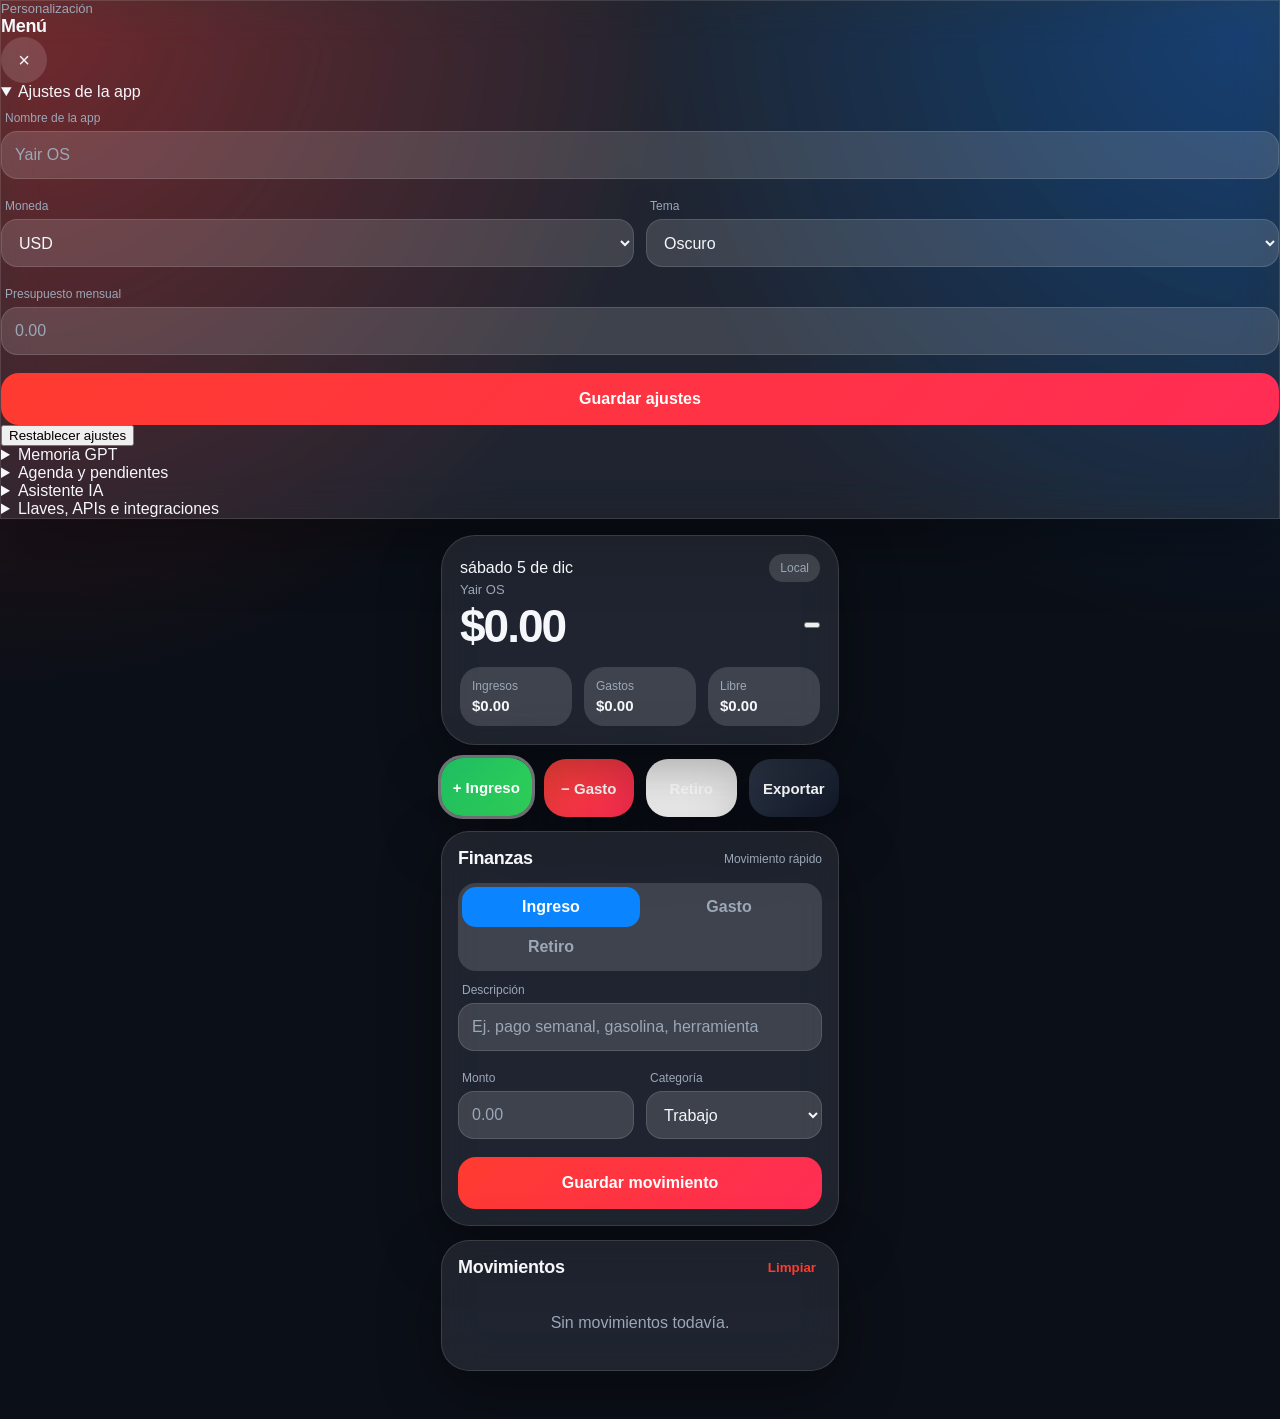
==== commit fafdf361: "Replace settings icon with sliding menu drawer" ====
--- a/index.html
+++ b/index.html
@@ -8,17 +8,80 @@
   <meta name="apple-mobile-web-app-status-bar-style" content="black-translucent" />
   <meta name="apple-mobile-web-app-title" content="Yair OS" />
   <title>Yair OS</title>
-  <link rel="manifest" href="manifest.json?v=20260525-02" />
-  <link rel="apple-touch-icon" href="icon.svg?v=20260525-02" />
-  <link rel="stylesheet" href="styles.css?v=20260525-02" />
+  <link rel="manifest" href="manifest.json?v=20260525-03" />
+  <link rel="apple-touch-icon" href="icon.svg?v=20260525-03" />
+  <link rel="stylesheet" href="styles.css?v=20260525-03" />
 </head>
 <body>
+  <div class="drawer-backdrop" id="settingsBackdrop" hidden></div>
+  <aside class="settings-drawer glass" id="settingsPanel" aria-hidden="true">
+    <div class="drawer-header">
+      <div><p class="muted">Personalización</p><h2>Menú</h2></div>
+      <button type="button" id="closeSettingsBtn" class="round-button" aria-label="Cerrar menú">×</button>
+    </div>
+
+    <details open>
+      <summary>Ajustes de la app</summary>
+      <form id="settingsForm">
+        <label class="field"><span>Nombre de la app</span><input id="settingAppName" type="text" placeholder="Yair OS" /></label>
+        <div class="two-col">
+          <label class="field"><span>Moneda</span><select id="settingCurrency"><option value="USD">USD</option><option value="MXN">MXN</option></select></label>
+          <label class="field"><span>Tema</span><select id="settingTheme"><option value="dark">Oscuro</option><option value="light">Claro</option><option value="system">Sistema</option></select></label>
+        </div>
+        <label class="field"><span>Presupuesto mensual</span><input id="settingMonthlyBudget" type="number" inputmode="decimal" min="0" step="0.01" placeholder="0.00" /></label>
+        <button class="primary-button" type="submit">Guardar ajustes</button>
+        <button class="ghost-button" id="resetSettingsBtn" type="button">Restablecer ajustes</button>
+      </form>
+    </details>
+
+    <details>
+      <summary>Memoria GPT</summary>
+      <form id="memoryForm">
+        <label class="field"><span>Categoría</span><select id="memoryCategory"><option>Finanzas</option><option>Casa</option><option>Vehículos</option><option>Trabajo</option><option>Contenido</option><option>Proyectos</option><option>Personal</option></select></label>
+        <label class="field"><span>Dato importante</span><textarea id="memoryText" placeholder="Ej. Mi prioridad de este mes es organizar finanzas y bajar gastos." required></textarea></label>
+        <button class="secondary-button" type="submit">Guardar en memoria</button>
+      </form>
+    </details>
+
+    <details>
+      <summary>Agenda y pendientes</summary>
+      <form id="taskForm">
+        <label class="field"><span>Pendiente</span><input id="taskText" type="text" placeholder="Ej. lavar camioneta, pagar UFCU" required /></label>
+        <div class="two-col"><label class="field"><span>Área</span><select id="taskArea"><option>Casa</option><option>Trabajo</option><option>Vehículo</option><option>Finanzas</option><option>Contenido</option><option>Personal</option></select></label><label class="field"><span>Fecha objetivo</span><input id="taskDate" type="date" /></label></div>
+        <button class="secondary-button" type="submit">Guardar pendiente</button>
+      </form>
+      <div id="taskList" class="transaction-list empty">Sin pendientes todavía.</div>
+    </details>
+
+    <details>
+      <summary>Asistente IA</summary>
+      <label class="field"><span>Pregunta para tu sistema</span><textarea id="aiPrompt" placeholder="Ej. analiza mis gastos y dime qué debo hacer esta semana"></textarea></label>
+      <button class="primary-button" id="askAiBtn" type="button">Preguntar a GPT</button>
+      <div id="aiAnswer" class="ai-answer empty">Configura un proxy OpenAI para usar esta función.</div>
+    </details>
+
+    <details>
+      <summary>Llaves, APIs e integraciones</summary>
+      <label class="field"><span>GitHub token local</span><input id="githubToken" type="password" placeholder="Token con Contents: read/write" /></label>
+      <button class="secondary-button" id="saveGithubConfig" type="button">Activar sync GitHub</button>
+      <button class="ghost-button" id="pullGithubData" type="button">Leer datos desde GitHub</button>
+
+      <label class="field"><span>Google Apps Script Web App URL</span><input id="googleScriptUrl" type="url" placeholder="https://script.google.com/macros/s/.../exec" /></label>
+      <button class="secondary-button" id="saveGoogleConfig" type="button">Guardar conexión Google</button>
+      <p class="helper-text">Google Apps Script escribe en Sheets, puede crear eventos en Calendar y usar Gmail cuando autorices el script.</p>
+
+      <label class="field"><span>OpenAI proxy URL</span><input id="openAiProxyUrl" type="url" placeholder="https://tu-backend.vercel.app/api/openai" /></label>
+      <button class="secondary-button" id="saveOpenAiConfig" type="button">Guardar conexión OpenAI</button>
+      <p class="helper-text">No pongas tu API key de OpenAI en esta página pública. Usa un proxy seguro.</p>
+    </details>
+  </aside>
+
   <main class="phone-shell">
     <section class="hero-card glass">
       <div class="status-row"><span id="todayLabel">Hoy</span><span class="pill" id="syncStatus">Local</span></div>
       <div class="hero-title">
         <div><p class="muted" id="appNameLabel">Yair OS</p><h1 id="balanceAmount">$0.00</h1></div>
-        <button type="button" class="round-button" id="openSettingsBtn" aria-label="Abrir ajustes">⚙︎</button>
+        <button type="button" class="menu-button" id="openSettingsBtn" aria-label="Abrir menú"><span></span><span></span><span></span></button>
       </div>
       <div class="mini-grid">
         <div><span>Ingresos</span><strong id="incomeAmount">$0.00</strong></div>
@@ -32,65 +95,6 @@
       <button type="button" data-type="expense" class="action-card expense">− Gasto</button>
       <button type="button" data-type="withdrawal" class="action-card withdrawal">Retiro</button>
       <button type="button" id="exportBtn" class="action-card neutral">Exportar</button>
-    </section>
-
-    <section class="panel glass settings-panel" id="settingsPanel" hidden>
-      <div class="section-title"><h2>Configuración</h2><button type="button" id="closeSettingsBtn" class="text-button">Cerrar</button></div>
-
-      <details open>
-        <summary>Ajustes de la app</summary>
-        <form id="settingsForm">
-          <label class="field"><span>Nombre de la app</span><input id="settingAppName" type="text" placeholder="Yair OS" /></label>
-          <div class="two-col">
-            <label class="field"><span>Moneda</span><select id="settingCurrency"><option value="USD">USD</option><option value="MXN">MXN</option></select></label>
-            <label class="field"><span>Tema</span><select id="settingTheme"><option value="dark">Oscuro</option><option value="light">Claro</option><option value="system">Sistema</option></select></label>
-          </div>
-          <label class="field"><span>Presupuesto mensual</span><input id="settingMonthlyBudget" type="number" inputmode="decimal" min="0" step="0.01" placeholder="0.00" /></label>
-          <button class="primary-button" type="submit">Guardar ajustes</button>
-          <button class="ghost-button" id="resetSettingsBtn" type="button">Restablecer ajustes</button>
-        </form>
-      </details>
-
-      <details>
-        <summary>Memoria GPT</summary>
-        <form id="memoryForm">
-          <label class="field"><span>Categoría</span><select id="memoryCategory"><option>Finanzas</option><option>Casa</option><option>Vehículos</option><option>Trabajo</option><option>Contenido</option><option>Proyectos</option><option>Personal</option></select></label>
-          <label class="field"><span>Dato importante</span><textarea id="memoryText" placeholder="Ej. Mi prioridad de este mes es organizar finanzas y bajar gastos." required></textarea></label>
-          <button class="secondary-button" type="submit">Guardar en memoria</button>
-        </form>
-      </details>
-
-      <details>
-        <summary>Agenda y pendientes</summary>
-        <form id="taskForm">
-          <label class="field"><span>Pendiente</span><input id="taskText" type="text" placeholder="Ej. lavar camioneta, pagar UFCU" required /></label>
-          <div class="two-col"><label class="field"><span>Área</span><select id="taskArea"><option>Casa</option><option>Trabajo</option><option>Vehículo</option><option>Finanzas</option><option>Contenido</option><option>Personal</option></select></label><label class="field"><span>Fecha objetivo</span><input id="taskDate" type="date" /></label></div>
-          <button class="secondary-button" type="submit">Guardar pendiente</button>
-        </form>
-        <div id="taskList" class="transaction-list empty">Sin pendientes todavía.</div>
-      </details>
-
-      <details>
-        <summary>Asistente IA</summary>
-        <label class="field"><span>Pregunta para tu sistema</span><textarea id="aiPrompt" placeholder="Ej. analiza mis gastos y dime qué debo hacer esta semana"></textarea></label>
-        <button class="primary-button" id="askAiBtn" type="button">Preguntar a GPT</button>
-        <div id="aiAnswer" class="ai-answer empty">Configura un proxy OpenAI para usar esta función.</div>
-      </details>
-
-      <details>
-        <summary>Llaves, APIs e integraciones</summary>
-        <label class="field"><span>GitHub token local</span><input id="githubToken" type="password" placeholder="Token con Contents: read/write" /></label>
-        <button class="secondary-button" id="saveGithubConfig" type="button">Activar sync GitHub</button>
-        <button class="ghost-button" id="pullGithubData" type="button">Leer datos desde GitHub</button>
-
-        <label class="field"><span>Google Apps Script Web App URL</span><input id="googleScriptUrl" type="url" placeholder="https://script.google.com/macros/s/.../exec" /></label>
-        <button class="secondary-button" id="saveGoogleConfig" type="button">Guardar conexión Google</button>
-        <p class="helper-text">Google Apps Script escribe en Sheets, puede crear eventos en Calendar y usar Gmail cuando autorices el script.</p>
-
-        <label class="field"><span>OpenAI proxy URL</span><input id="openAiProxyUrl" type="url" placeholder="https://tu-backend.vercel.app/api/openai" /></label>
-        <button class="secondary-button" id="saveOpenAiConfig" type="button">Guardar conexión OpenAI</button>
-        <p class="helper-text">No pongas tu API key de OpenAI en esta página pública. Usa un proxy seguro.</p>
-      </details>
     </section>
 
     <section class="panel glass" id="movementPanel">
@@ -113,6 +117,6 @@
       <div id="transactionList" class="transaction-list empty">Sin movimientos todavía.</div>
     </section>
   </main>
-  <script src="app.js?v=20260525-02"></script>
+  <script src="app.js?v=20260525-03"></script>
 </body>
 </html>
